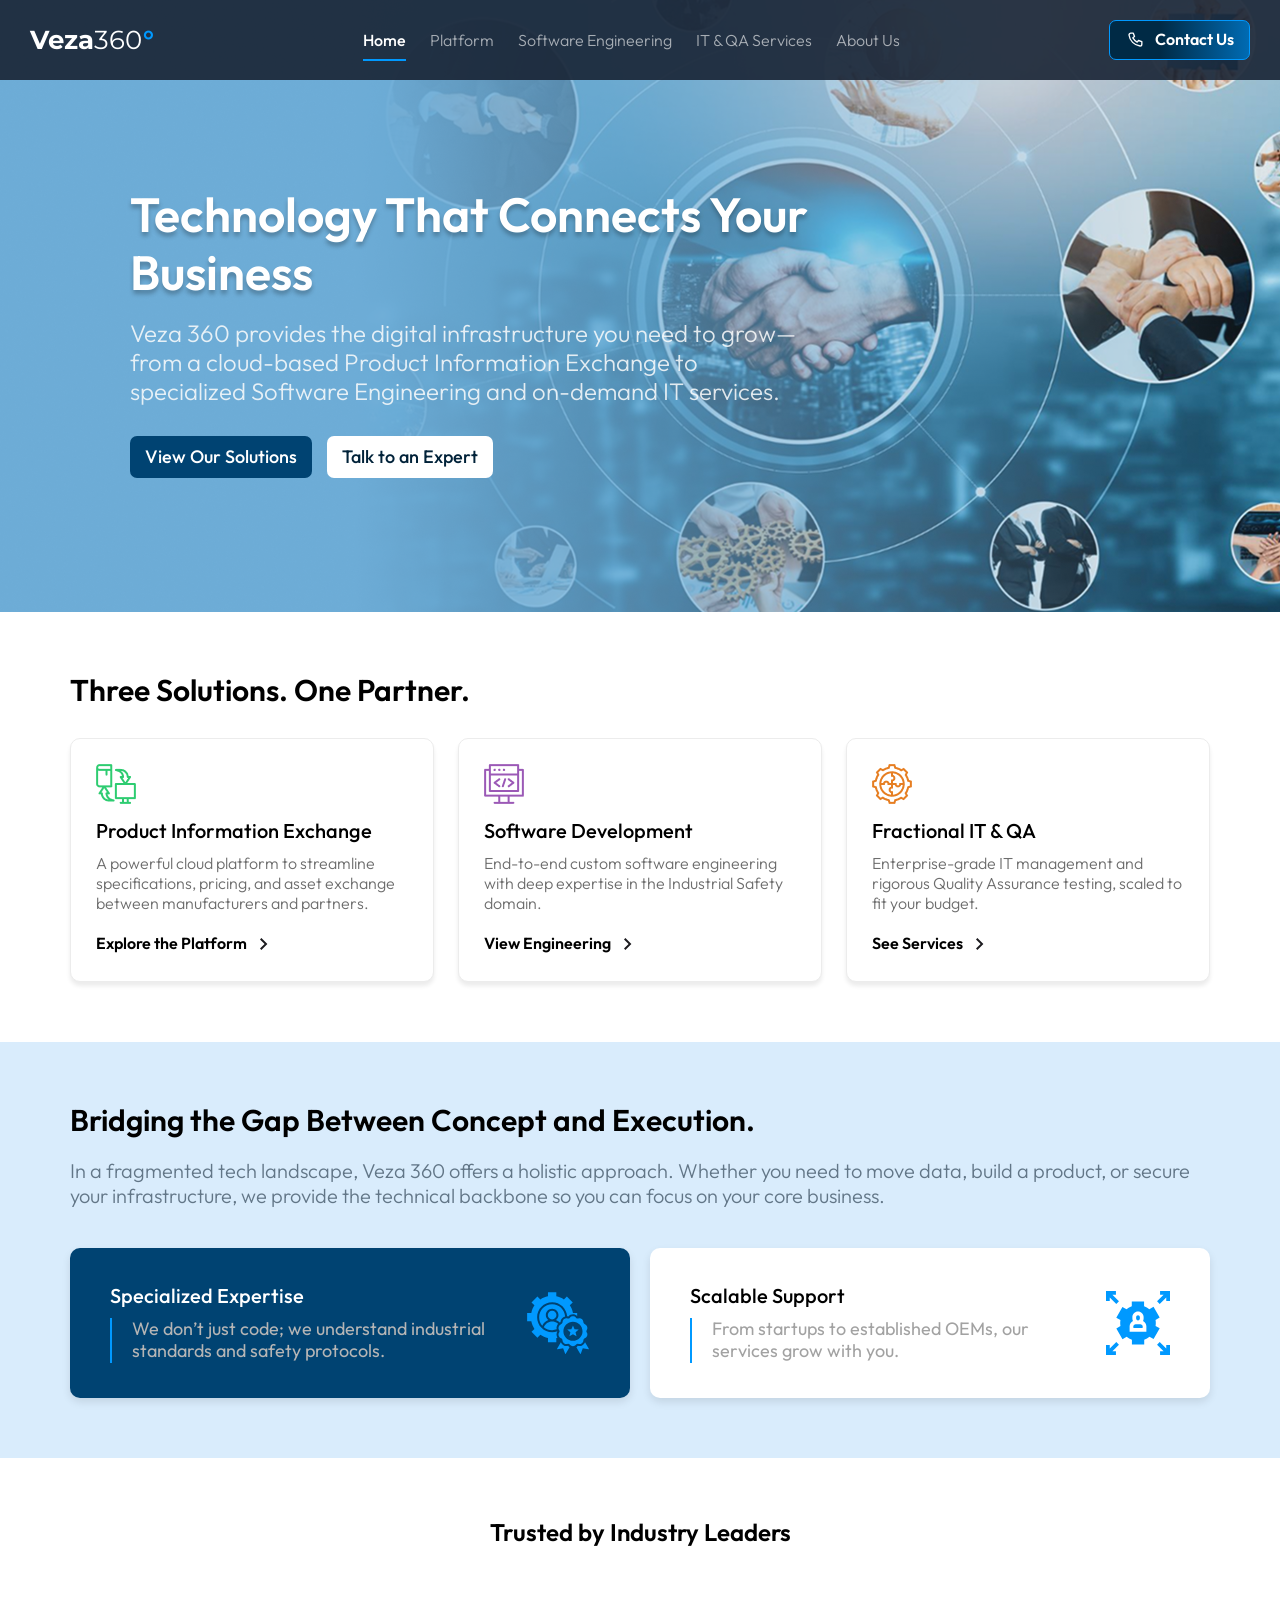
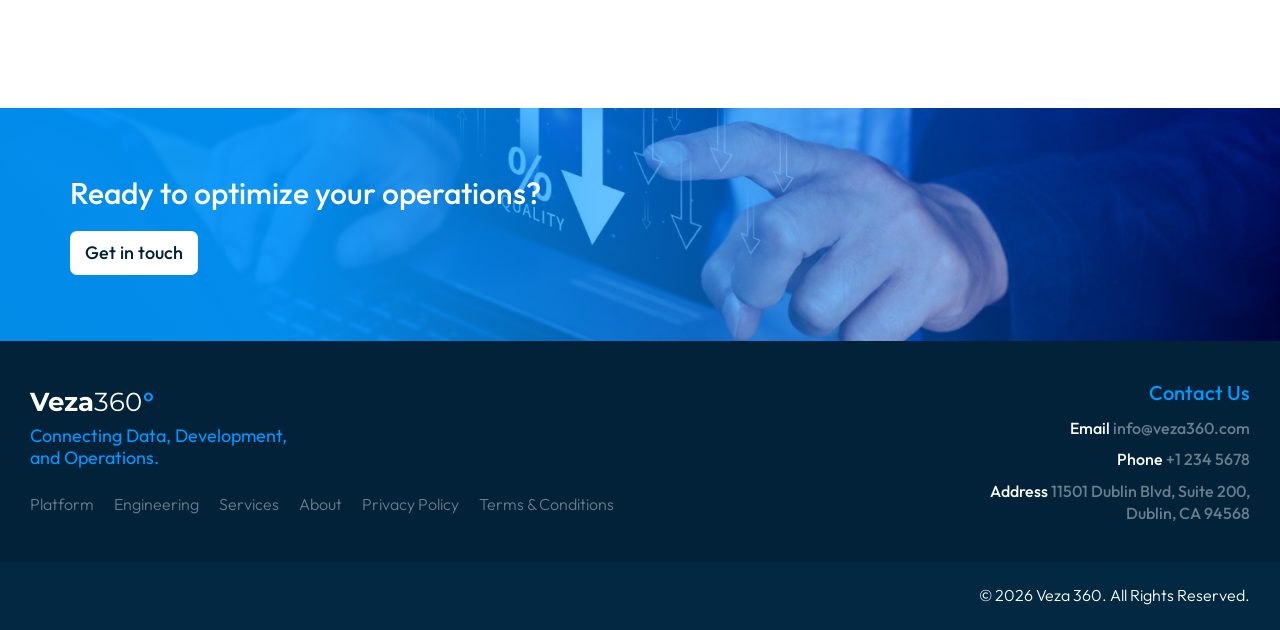
==== index.html @ cb40d30a "Initial Veza360 website" ====
<!doctype html>
<html lang="en">
  <head>
    <meta charset="UTF-8" />
    <meta name="viewport" content="width=device-width, initial-scale=1.0" />
    <meta name="theme-color" content="#192435" />
    <meta name="description" content="Veza 360 connects data, development, and operations with product information exchange, software development, and fractional IT and QA services." />
    <title>Veza 360 — Technology That Connects Your Business</title>
    <link rel="preconnect" href="https://fonts.googleapis.com" />
    <link rel="preconnect" href="https://fonts.gstatic.com" crossorigin />
    <link href="https://fonts.googleapis.com/css2?family=Inter:wght@400&family=Montserrat:wght@400;700&family=Outfit:wght@300;400;500;600;700&display=swap" rel="stylesheet" />
    <link rel="stylesheet" href="styles.css?v=4" />
  </head>
  <body>
    <header class="site-header">
      <div class="header-inner">
        <div class="mobile-brand-group">
          <button class="menu-toggle" type="button" aria-label="Open navigation" aria-expanded="false" aria-controls="primary-nav">
            <img src="assets/figma/d3918.svg" width="24" height="24" alt="" />
          </button>
          <a class="brand" href="#home" aria-label="Veza 360 home">Veza<span>360</span><b>°</b></a>
        </div>

        <nav class="primary-nav" id="primary-nav" aria-label="Main navigation">
          <a class="active" href="index.html#home" aria-current="page">Home</a>
          <a href="platform.html">Platform</a>
          <a href="engineering.html">Software Engineering</a>
          <a href="it-qa.html">IT &amp; QA Services</a>
          <a href="#about">About Us</a>
        </nav>

        <a class="header-contact" href="#contact">
          <svg class="phone-icon" viewBox="0 0 24 24" aria-hidden="true"><path d="M7 3.8h3l1.4 4-2 1.6a15 15 0 0 0 5.2 5.2l1.6-2 4 1.4v3c0 1.2-1 2.2-2.2 2.2A15.2 15.2 0 0 1 4.8 6c0-1.2 1-2.2 2.2-2.2Z" /></svg>
          <span>Contact Us</span>
        </a>
      </div>
    </header>

    <main>
      <section class="hero" id="home" aria-labelledby="hero-title">
        <video
          class="hero-video"
          src="assets/veza360-hero-orbit-1080p.mov"
          poster="assets/hero_image_home.png"
          muted
          loop
          playsinline
          preload="metadata"
          aria-hidden="true"
          tabindex="-1"
        ></video>
        <div class="hero-inner">
          <h1 id="hero-title">Technology That Connects Your Business</h1>
          <p class="hero-copy">Veza 360 provides the digital infrastructure you need to grow—from a cloud-based Product Information Exchange to specialized Software Engineering and on-demand IT services.</p>
          <div class="hero-actions">
            <a class="button button-primary" href="#solutions">View Our Solutions</a>
            <a class="button button-light" href="#contact">Talk to an Expert</a>
          </div>
        </div>
      </section>

      <section class="solutions" id="solutions" aria-labelledby="solutions-title">
        <div class="content-container">
          <h2 id="solutions-title">Three Solutions. One Partner.</h2>
          <div class="solution-grid">
            <article class="solution-card">
              <img class="service-icon-art" src="assets/figma/card-product-icon.png" width="40" height="40" alt="" />
              <h3>Product Information Exchange</h3>
              <p>A powerful cloud platform to streamline specifications, pricing, and asset exchange between manufacturers and partners.</p>
              <a class="card-link" href="platform.html">Explore the Platform <img src="assets/figma/25973.svg" width="24" height="24" alt="" /></a>
            </article>
            <article class="solution-card">
              <img class="service-icon-art" src="assets/figma/card-development-icon.png" width="40" height="40" alt="" />
              <h3>Software Development</h3>
              <p>End-to-end custom software engineering with deep expertise in the Industrial Safety domain.</p>
              <a class="card-link" href="engineering.html">View Engineering <img src="assets/figma/25973.svg" width="24" height="24" alt="" /></a>
            </article>
            <article class="solution-card">
              <img class="service-icon-art" src="assets/figma/card-qa-icon.png" width="40" height="40" alt="" />
              <h3>Fractional IT &amp; QA</h3>
              <p>Enterprise-grade IT management and rigorous Quality Assurance testing, scaled to fit your budget.</p>
              <a class="card-link" href="it-qa.html">See Services <img src="assets/figma/25973.svg" width="24" height="24" alt="" /></a>
            </article>
          </div>
        </div>
      </section>

      <section class="advantage" id="about" aria-labelledby="advantage-title">
        <div class="content-container">
          <div class="advantage-intro">
            <h2 id="advantage-title">Bridging the Gap Between Concept and Execution.</h2>
            <p>In a fragmented tech landscape, Veza 360 offers a holistic approach. Whether you need to move data, build a product, or secure your infrastructure, we provide the technical backbone so you can focus on your core business.</p>
          </div>
          <div class="advantage-grid">
            <article class="advantage-card advantage-card-primary">
              <div class="advantage-copy">
                <h3>Specialized Expertise</h3>
                <p>We don’t just code; we understand industrial standards and safety protocols.</p>
              </div>
              <img class="advantage-art" src="assets/figma/2956d.svg" width="64" height="64" alt="" />
            </article>
            <article class="advantage-card">
              <div class="advantage-copy">
                <h3>Scalable Support</h3>
                <p>From startups to established OEMs, our services grow with you.</p>
              </div>
              <img class="advantage-art" src="assets/figma/3f1fe.svg" width="64" height="64" alt="" />
            </article>
          </div>
        </div>
      </section>

      <section class="partners" aria-labelledby="partners-title">
        <div class="content-container">
          <h2 id="partners-title">Trusted by Industry Leaders</h2>
          <div class="partner-marquee" role="region" aria-label="Customer logos">
            <div class="partner-track">
              <div class="partner-set">
                <div class="logo-slot"><img src="assets/figma/c0ab0.svg" width="139.238" height="38" alt="HashiCorp" /></div>
                <div class="logo-slot"><img src="assets/figma/8e5cc.svg" width="140" height="28.4868" alt="Contentful" /></div>
                <div class="logo-slot"><img src="assets/figma/1d3a3.svg" width="153" height="29.0933" alt="Outreach" /></div>
                <div class="logo-slot"><img src="assets/figma/11411.png" width="160" height="24" alt="Atlassian" /></div>
                <div class="logo-slot"><img src="assets/figma/8ec76.svg" width="200" height="50" alt="Gusto" /></div>
                <div class="logo-slot"><img src="assets/figma/4491c.svg" width="146.21" height="30.8876" alt="Razorpay" /></div>
                <div class="logo-slot"><img src="assets/figma/a92a3.svg" width="200" height="50" alt="Attentive" /></div>
                <div class="logo-slot">
                  <span class="pipedrive-symbol" aria-hidden="true">
                    <span class="pipedrive-piece pipedrive-piece-one"><img src="assets/figma/1651d.svg" width="26.2472" height="26.2472" alt="" /></span>
                    <span class="pipedrive-piece pipedrive-piece-two"><img src="assets/figma/4966c.svg" width="14.5821" height="18.563" alt="" /></span>
                  </span>
                  <img src="assets/figma/9519e.svg" width="115.652" height="26.2468" alt="Pipedrive" />
                </div>
                <div class="logo-slot"><img src="assets/figma/ef44b.svg" width="112.038" height="30.648" alt="Yotpo" /></div>
                <div class="logo-slot"><img src="assets/figma/edc48.svg" width="99.938" height="24.7411" alt="Lucid" /></div>
              </div>
              <div class="partner-set" aria-hidden="true">
                <div class="logo-slot"><img src="assets/figma/c0ab0.svg" width="139.238" height="38" alt="" /></div>
                <div class="logo-slot"><img src="assets/figma/8e5cc.svg" width="140" height="28.4868" alt="" /></div>
                <div class="logo-slot"><img src="assets/figma/1d3a3.svg" width="153" height="29.0933" alt="" /></div>
                <div class="logo-slot"><img src="assets/figma/11411.png" width="160" height="24" alt="" /></div>
                <div class="logo-slot"><img src="assets/figma/8ec76.svg" width="200" height="50" alt="" /></div>
                <div class="logo-slot"><img src="assets/figma/4491c.svg" width="146.21" height="30.8876" alt="" /></div>
                <div class="logo-slot"><img src="assets/figma/a92a3.svg" width="200" height="50" alt="" /></div>
                <div class="logo-slot">
                  <span class="pipedrive-symbol" aria-hidden="true">
                    <span class="pipedrive-piece pipedrive-piece-one"><img src="assets/figma/1651d.svg" width="26.2472" height="26.2472" alt="" /></span>
                    <span class="pipedrive-piece pipedrive-piece-two"><img src="assets/figma/4966c.svg" width="14.5821" height="18.563" alt="" /></span>
                  </span>
                  <img src="assets/figma/9519e.svg" width="115.652" height="26.2468" alt="" />
                </div>
                <div class="logo-slot"><img src="assets/figma/ef44b.svg" width="112.038" height="30.648" alt="" /></div>
                <div class="logo-slot"><img src="assets/figma/edc48.svg" width="99.938" height="24.7411" alt="" /></div>
              </div>
            </div>
          </div>
        </div>
      </section>

      <section class="contact-banner" id="contact" aria-labelledby="contact-title">
        <div class="content-container">
          <h2 id="contact-title">Ready to optimize your operations?</h2>
          <a class="button button-light" href="mailto:info@veza360.com">Get in touch</a>
        </div>
      </section>
    </main>

    <footer class="site-footer">
      <div class="footer-main">
        <div class="footer-brand-links">
          <div class="footer-brand-block">
            <a class="brand" href="#home" aria-label="Veza 360 home">Veza<span>360</span><b>°</b></a>
            <p>Connecting Data, Development,<br />and Operations.</p>
          </div>
          <nav class="footer-nav" aria-label="Footer navigation">
            <a href="platform.html">Platform</a>
            <a href="engineering.html">Engineering</a>
            <a href="#solutions">Services</a>
            <a href="#about">About</a>
            <a href="#contact">Privacy Policy</a>
            <a href="#contact">Terms &amp; Conditions</a>
          </nav>
        </div>
        <address class="footer-contact">
          <h2>Contact Us</h2>
          <a href="mailto:info@veza360.com"><span class="contact-label">Email</span> <span class="contact-value">info@veza360.com</span></a>
          <a href="tel:+12345678"><span class="contact-label">Phone</span> <span class="contact-value">+1 234 5678</span></a>
          <p><span class="contact-label">Address</span> <span class="contact-value">11501 Dublin Blvd, Suite 200,<br />Dublin, CA 94568</span></p>
        </address>
      </div>
      <div class="copyright">© 2026 Veza 360. All Rights Reserved.</div>
    </footer>

    <script src="script.js"></script>
  </body>
</html>
---- styles.css ----
:root {
  color-scheme: light;
  --brand-blue: #004372;
  --bright-blue: #0099ff;
  --navy: #192435;
  --footer: #012239;
  --footer-bottom: #022842;
  --ink: #000;
  --muted: #6d6d6d;
  --sky: #d9ecfc;
  --body-font: "Outfit", Arial, sans-serif;
  --logo-font: "Montserrat", Arial, sans-serif;
}

* {
  box-sizing: border-box;
}

html {
  scroll-behavior: smooth;
  scroll-padding-top: 96px;
}

body {
  margin: 0;
  color: var(--ink);
  background: #fff;
  font-family: var(--body-font);
  -webkit-font-smoothing: antialiased;
}

a {
  color: inherit;
  text-decoration: none;
}

button {
  font: inherit;
}

.content-container {
  width: min(1140px, calc(100% - 60px));
  margin-inline: auto;
}

.site-header {
  position: fixed;
  z-index: 5;
  inset: 0 0 auto;
  height: 80px;
  color: #fff;
  background: rgba(25, 36, 53, 0.9);
}

.header-inner {
  display: flex;
  width: 100%;
  height: 100%;
  align-items: center;
  justify-content: space-between;
  gap: 24px;
  padding: 0 30px;
}

.mobile-brand-group {
  display: contents;
}

.brand {
  display: inline-flex;
  flex: 0 0 auto;
  align-items: baseline;
  color: #fff;
  font-family: var(--logo-font);
  font-size: 26px;
  font-weight: 700;
  line-height: 1;
  white-space: nowrap;
}

.brand span {
  font-weight: 400;
}

.brand b {
  margin-left: 1px;
  color: var(--bright-blue);
  font-weight: 700;
}

.menu-toggle {
  display: none;
  align-items: center;
  justify-content: center;
  width: 24px;
  height: 24px;
  padding: 0;
  border: 0;
  background: transparent;
  cursor: pointer;
}

.menu-toggle img {
  display: block;
  width: 24px;
  height: 24px;
}

.primary-nav {
  display: flex;
  height: 100%;
  align-items: center;
  justify-content: center;
  gap: 24px;
  margin-inline: auto;
}

.primary-nav a {
  position: relative;
  display: flex;
  height: 100%;
  align-items: center;
  color: #fff;
  font-size: 16px;
  font-weight: 300;
  line-height: 1.26;
  letter-spacing: 0;
  white-space: nowrap;
}

.primary-nav a:not(.active) {
  opacity: 0.6;
}

.primary-nav a.active {
  font-weight: 500;
}

.primary-nav a.active::after {
  position: absolute;
  right: 0;
  bottom: 19px;
  left: 0;
  height: 2px;
  background: var(--bright-blue);
  content: "";
}

.header-contact {
  display: inline-flex;
  min-height: 40px;
  flex: 0 0 auto;
  align-items: center;
  justify-content: center;
  gap: 10px;
  padding: 9px 15px;
  border: 1px solid var(--bright-blue);
  border-radius: 7px;
  background: linear-gradient(90deg, #002a45 35.616%, #006bb3 100%);
  color: #fff;
  font-size: 16px;
  font-weight: 600;
  line-height: 1.2;
  white-space: nowrap;
}

.phone-icon {
  display: inline-block;
  width: 20px;
  height: 20px;
  flex: 0 0 20px;
  fill: none;
  stroke: currentColor;
  stroke-width: 1.6;
  stroke-linecap: round;
  stroke-linejoin: round;
}

.hero {
  position: relative;
  display: flex;
  min-height: 612px;
  align-items: center;
  overflow: hidden;
  background-color: #6dacd6;
  background-image: linear-gradient(to left, rgba(109, 172, 214, 0) 0%, #6dacd6 69.861%), url("assets/figma/cbeba.png");
  background-position: center;
  background-size: cover;
  color: #fff;
}

.hero-video {
  position: absolute;
  z-index: 0;
  inset: 0;
  display: block;
  width: 100%;
  height: 100%;
  object-fit: cover;
  object-position: center;
}

.hero-inner {
  position: relative;
  z-index: 1;
  width: min(688px, calc(100% - 60px));
  margin-left: max(30px, 10.14vw);
  padding-top: 52px;
}

.hero h1 {
  max-width: 688px;
  margin: 0 0 18px;
  color: #fff;
  font-size: 48px;
  font-weight: 600;
  line-height: 1.2;
  text-shadow: 0 4px 4px rgba(0, 0, 0, 0.25);
}

.hero-copy {
  max-width: 688px;
  margin: 0;
  color: rgba(252, 252, 252, 0.85);
  font-size: 24px;
  font-weight: 300;
  line-height: 1.2;
}

.hero-actions {
  display: flex;
  align-items: flex-start;
  gap: 15px;
  margin-top: 30px;
}

.button {
  display: inline-flex;
  min-height: 42px;
  align-items: center;
  justify-content: center;
  padding: 9px 15px;
  border-radius: 7px;
  font-size: 20px;
  font-weight: 500;
  line-height: 1.2;
  text-align: center;
  white-space: nowrap;
}

.button-primary {
  background: var(--brand-blue);
  color: #fff;
}

.button-light {
  background: #fff;
  color: #012239;
}

.hero-actions .button,
.platform-hero .button {
  font-size: 18px;
}

.solutions {
  height: auto;
  padding: 60px 0;
  background: #fff;
}

.solutions h2,
.advantage h2,
.partners h2,
.contact-banner h2 {
  margin: 0;
  font-weight: 600;
}

.solutions h2 {
  margin-bottom: 30px;
  font-size: 30px;
  line-height: 1.2;
}

.solution-grid {
  display: grid;
  grid-template-columns: repeat(3, minmax(0, 1fr));
  gap: 24px;
}

.solution-card {
  display: flex;
  min-height: 244px;
  min-width: 0;
  height: auto;
  flex-direction: column;
  align-items: flex-start;
  padding: 25px;
  border: 1px solid #ececec;
  border-radius: 10px;
  background: #fff;
  box-shadow: 0 4px 4px rgba(0, 0, 0, 0.08);
}

.service-icon-art {
  display: block;
  width: 40px;
  height: 40px;
  flex: 0 0 40px;
}

.solution-card h3 {
  margin: 15px 0 10px;
  font-size: 20px;
  font-weight: 500;
  line-height: 1.2;
}

.solution-card p {
  flex: 1 0 auto;
  margin: 0;
  color: var(--muted);
  font-size: 16px;
  font-weight: 300;
  line-height: 1.25;
}

.card-link {
  display: inline-flex;
  min-height: 24px;
  align-items: center;
  gap: 5px;
  margin-top: 12px;
  font-size: 16px;
  font-weight: 600;
  line-height: 1.2;
}

.card-link img {
  display: block;
  width: 24px;
  height: 24px;
}

.advantage {
  min-height: 412px;
  height: auto;
  padding: 60px 0;
  background: var(--sky);
}

.advantage-intro {
  margin-bottom: 30px;
}

.advantage h2 {
  margin-bottom: 10px;
  font-size: 30px;
  line-height: 1.2;
}

.advantage-intro p {
  max-width: 1140px;
  margin: 0;
  padding-block: 10px;
  color: #627687;
  font-size: 20px;
  font-weight: 300;
  line-height: 1.25;
}

.advantage-grid {
  display: grid;
  grid-template-columns: repeat(2, minmax(0, 1fr));
  gap: 20px;
}

.advantage-card {
  display: flex;
  min-height: 150px;
  align-items: center;
  justify-content: space-between;
  gap: 20px;
  padding: 30px 40px;
  border-radius: 10px;
  background: #fff;
  box-shadow: 0 4px 8px rgba(0, 0, 0, 0.1);
}

.advantage-card-primary {
  background: var(--brand-blue);
  color: #fff;
}

.advantage-copy {
  min-width: 0;
  flex: 1 1 auto;
}

.advantage-card h3 {
  margin: 0 0 10px;
  font-size: 20px;
  font-weight: 500;
  line-height: 1.2;
}

.advantage-card p {
  margin: 0;
  padding-left: 20px;
  border-left: 2px solid var(--bright-blue);
  color: #a2a2a2;
  font-size: 18px;
  font-weight: 400;
  line-height: 1.25;
}

.advantage-card-primary p {
  color: #b5b5b5;
}

.advantage-art {
  display: block;
  width: 64px;
  height: 64px;
  flex: 0 0 64px;
}

.partners {
  height: 340px;
  padding: 60px 0;
  background: #fff;
}

.partners h2 {
  margin-bottom: 40px;
  font-size: 24px;
  line-height: 1.2;
  text-align: center;
}

.partner-grid {
  display: grid;
  grid-template-columns: repeat(5, 200px);
  grid-template-rows: repeat(2, 50px);
  grid-auto-flow: row;
  justify-content: center;
  gap: 24px;
}

.partner-column {
  display: contents;
}

.logo-slot {
  display: flex;
  width: 200px;
  height: 50px;
  align-items: center;
  justify-content: center;
  overflow: hidden;
}

.logo-slot > img {
  display: block;
  width: auto;
  height: auto;
  max-width: 200px;
  max-height: 50px;
  object-fit: contain;
}

.logo-slot .pipedrive-symbol {
  position: relative;
  display: inline-block;
  width: 26.2472px;
  height: 26.2472px;
  flex: 0 0 26.2472px;
  margin-right: 2px;
}

.pipedrive-piece {
  position: absolute;
  display: block;
  overflow: hidden;
}

.pipedrive-piece img {
  display: block;
  width: auto;
  height: auto;
  max-width: none;
}

.pipedrive-piece-one {
  inset: 0;
  background: #1b273d;
  -webkit-mask: url("assets/figma/3d6b1.svg") center / 26.2472px 26.2472px no-repeat;
  mask: url("assets/figma/3d6b1.svg") center / 26.2472px 26.2472px no-repeat;
}

.pipedrive-piece-one img {
  position: absolute;
  inset: 0;
}

.pipedrive-piece-two {
  top: 31.6%;
  left: 16.42%;
  width: 14.5821px;
  height: 18.563px;
  background: #1b273d;
  -webkit-mask: url("assets/figma/e313a.svg") center / 14.5821px 18.563px no-repeat;
  mask: url("assets/figma/e313a.svg") center / 14.5821px 18.563px no-repeat;
}

.pipedrive-piece-two img {
  position: absolute;
  inset: 0;
}

.contact-banner {
  position: relative;
  display: flex;
  height: 233px;
  align-items: center;
  overflow: hidden;
  background-color: #056fb9;
  background-image: linear-gradient(89.98deg, rgba(0, 153, 255, 0.9) 22.259%, rgba(0, 0, 0, 0) 99.996%), url("assets/figma/66fe8.png");
  background-position: center;
  background-size: cover;
  color: #fff;
}

.contact-banner .content-container {
  position: relative;
  z-index: 1;
}

.contact-banner h2 {
  margin-bottom: 20px;
  font-size: 30px;
  font-weight: 500;
  line-height: 1.2;
}

.contact-banner .button {
  min-height: 44px;
  font-size: 20px;
}

.site-footer {
  color: #fff;
  background: var(--footer);
}

.footer-main {
  display: flex;
  min-height: 221px;
  align-items: center;
  justify-content: space-between;
  gap: 48px;
  padding: 30px;
}

.footer-brand-links {
  display: flex;
  min-width: 0;
  flex: 1 1 auto;
  flex-direction: column;
  align-items: flex-start;
  justify-content: space-between;
  gap: 26px;
}

.footer-brand-block .brand {
  font-size: 26px;
}

.footer-brand-block p {
  margin: 10px 0 0;
  color: var(--bright-blue);
  font-size: 18px;
  font-weight: 400;
  line-height: 1.2;
}

.footer-nav {
  display: flex;
  flex-wrap: wrap;
  align-items: center;
  gap: 10px 20px;
}

.footer-nav a {
  color: rgba(255, 255, 255, 0.41);
  font-size: 16px;
  font-weight: 300;
  line-height: 1.2;
  white-space: nowrap;
}

.footer-contact {
  display: flex;
  width: 286px;
  flex: 0 0 286px;
  flex-direction: column;
  align-items: flex-end;
  gap: 10px;
  margin: 0;
  font-family: var(--body-font);
  font-size: 16px;
  font-weight: 500;
  font-style: normal;
  line-height: 1.35;
  text-align: right;
}

.footer-contact h2 {
  margin: 0 0 2px;
  color: var(--bright-blue);
  font-family: var(--body-font);
  font-size: 20px;
  font-weight: 500;
}

.footer-contact p {
  margin: 0;
}

.footer-contact .contact-value {
  color: #697d8a;
}

.copyright {
  display: flex;
  height: 68px;
  align-items: center;
  justify-content: flex-end;
  padding: 20px 30px;
  background: var(--footer-bottom);
  color: #fff;
  font-size: 16px;
  font-weight: 300;
  line-height: 1.2;
}

/* Platform page */
.platform-container {
  width: min(1148px, calc(100% - 60px));
  margin-inline: auto;
}

.platform-hero {
  display: flex;
  min-height: 486px;
  align-items: center;
  background-color: #6dacd6;
  background-image: linear-gradient(to left, rgba(109, 172, 214, 0) 0%, #6dacd6 69.861%), url("assets/figma/platform/hero.jpg");
  background-position: center;
  background-size: cover;
  color: #fff;
}

.platform-hero-inner {
  width: min(688px, calc(100% - 60px));
  margin-left: max(30px, 10.14vw);
  padding-top: 112px;
}

.platform-hero h1 {
  margin: 0 0 30px;
  color: #fff;
  font-size: 48px;
  font-weight: 600;
  line-height: 1.2;
  text-shadow: 0 4px 4px rgba(0, 0, 0, 0.25);
}

.platform-hero p {
  margin: 0 0 30px;
  color: rgba(252, 252, 252, 0.85);
  font-size: 24px;
  font-weight: 300;
  line-height: 1.2;
}

.platform-challenge {
  display: grid;
  min-height: 382px;
  grid-template-columns: minmax(0, 448px) minmax(0, 1fr);
  align-items: center;
  gap: 50px;
  padding: 50px max(30px, calc((100% - 1148px) / 2));
  background: var(--sky);
}

.challenge-card {
  position: relative;
  display: flex;
  min-height: 282px;
  align-items: flex-end;
  overflow: hidden;
  border-radius: 10px;
  padding: 30px;
  isolation: isolate;
}

.challenge-card::after {
  position: absolute;
  z-index: -1;
  inset: 0;
  background: linear-gradient(240deg, rgba(0, 0, 0, 0), #01233a 76%);
  content: "";
}

.challenge-card > img {
  position: absolute;
  z-index: -2;
  inset: 0;
  width: 100%;
  height: 100%;
  object-fit: cover;
}

.challenge-overlay h2,
.solution-copy h2 {
  margin: 0 0 10px;
  font-size: 24px;
  font-weight: 600;
  line-height: 1.2;
}

.challenge-overlay p {
  max-width: 348px;
  margin: 0;
  border-left: 2px solid var(--bright-blue);
  padding: 4px 0 4px 20px;
  color: #d1d1d1;
  font-size: 20px;
  font-weight: 300;
  line-height: 1.25;
}

.challenge-overlay h2 {
  color: #fff;
}

.solution-copy h2 {
  font-size: 30px;
}

.solution-copy p {
  margin: 0;
  color: #627687;
  font-size: 24px;
  font-weight: 300;
  line-height: 1.25;
}

.platform-features {
  min-height: 443px;
  padding: 60px 0;
  background: #fff;
}

.platform-features h2,
.platform-audience h2 {
  margin: 0 0 30px;
  font-size: 30px;
  font-weight: 600;
  line-height: 1.2;
}

.feature-grid {
  display: grid;
  grid-template-columns: repeat(4, minmax(0, 1fr));
}

.feature-card {
  display: flex;
  min-height: 258px;
  flex-direction: column;
  align-items: center;
  padding: 14px 28px 20px;
  text-align: center;
}

.feature-card + .feature-card {
  border-left: 1px solid #d7d7d7;
}

.feature-icon {
  display: block;
  width: 40px;
  height: 40px;
  margin-bottom: 10px;
  object-fit: contain;
}

.feature-card h3 {
  margin: 0 0 10px;
  font-size: 20px;
  font-weight: 500;
  line-height: 1.2;
}

.feature-card p {
  margin: 0;
  color: var(--muted);
  font-size: 16px;
  font-weight: 300;
  line-height: 1.35;
}

.platform-audience {
  min-height: 592px;
  padding: 60px 0;
  background: var(--sky);
}

.audience-grid {
  display: grid;
  grid-template-columns: repeat(2, minmax(0, 1fr));
  gap: 20px;
}

.audience-card {
  overflow: hidden;
  border-radius: 10px;
  background: #fff;
}

.audience-image {
  position: relative;
  height: 300px;
  overflow: hidden;
  background: #55758d;
}

.audience-image::after {
  position: absolute;
  inset: 0;
  background: linear-gradient(to bottom, transparent 54.711%, #012239 100%);
  content: "";
}

.audience-image img {
  width: 100%;
  height: 100%;
  object-fit: cover;
}

.audience-image h3 {
  position: absolute;
  z-index: 1;
  right: 24px;
  bottom: 20px;
  left: 24px;
  display: flex;
  align-items: center;
  gap: 12px;
  margin: 0;
  color: #fff;
  font-size: 24px;
  font-weight: 500;
}

.audience-card:nth-child(2) .audience-image h3 {
  font-size: 26px;
}

.audience-image .audience-icon {
  display: block;
  width: 40px;
  height: 40px;
  flex: 0 0 40px;
  object-fit: contain;
}

.audience-card > p {
  min-height: 96px;
  margin: 0;
  padding: 22px 26px;
  color: #6d6d6d;
  font-size: 20px;
  font-weight: 500;
  line-height: 1.3;
}

.platform-testimonial {
  position: relative;
  display: grid;
  height: 351px;
  min-height: 351px;
  grid-template-columns: 150px minmax(0, 960px);
  grid-template-rows: 150px 11px;
  align-content: center;
  justify-content: center;
  column-gap: 30px;
  row-gap: 30px;
  padding: 80px 30px;
  background: #fff;
}

.testimonial-portrait {
  display: block;
  width: 150px;
  height: 150px;
  grid-column: 1;
  grid-row: 1;
  border-radius: 50%;
  object-fit: cover;
}

.testimonial-content {
  min-width: 0;
  grid-column: 2;
  grid-row: 1;
  align-self: center;
}

.testimonial-quote {
  position: absolute;
  top: 0;
  right: max(30px, calc((100% - 1134px) / 2));
  display: block;
  width: 91px;
  height: 84px;
}

.testimonial-content blockquote {
  margin: 0;
  padding: 10px 0;
  color: #6d6d6d;
  font-size: 24px;
  font-weight: 300;
  line-height: normal;
}

.testimonial-attribution {
  margin: 0;
  padding: 5px 0;
  color: #000;
  font-size: 24px;
  font-weight: 600;
  line-height: normal;
}

.testimonial-dots {
  display: block;
  width: 74px;
  height: 11px;
  grid-column: 1 / -1;
  grid-row: 2;
  justify-self: center;
}

.platform-demo {
  display: flex;
  min-height: 233px;
  align-items: center;
  background-color: #056fb9;
  background-image: linear-gradient(89.973deg, rgba(0, 153, 255, 0.9) 26.321%, rgba(0, 0, 0, 0) 99.996%), url("assets/figma/platform/demo-cta.jpg");
  background-position: center;
  background-size: cover;
  color: #fff;
}

.platform-demo-content {
  width: min(1148px, calc(100% - 60px));
  margin-inline: auto;
}

.platform-demo h2 {
  margin: 0 0 20px;
  font-size: 30px;
  font-weight: 500;
  line-height: 1.2;
}

@media (max-width: 1100px) and (min-width: 761px) {
  .platform-challenge {
    gap: 32px;
    padding-inline: 40px;
  }

  .platform-container,
  .platform-demo-content {
    width: calc(100% - 48px);
  }

  .platform-testimonial {
    height: auto;
    min-height: 351px;
    grid-template-columns: 120px minmax(0, 1fr);
    grid-template-rows: auto 11px;
    column-gap: 24px;
    padding-block: 70px;
  }

  .testimonial-portrait {
    width: 120px;
    height: 120px;
  }

  .testimonial-content blockquote,
  .testimonial-attribution {
    font-size: 20px;
  }

  .feature-card {
    padding-inline: 18px;
  }
}

@media (max-width: 760px) {
  .platform-hero {
    min-height: 560px;
    align-items: flex-end;
    background-position: 58% center;
  }

  .platform-hero-inner {
    width: calc(100% - 40px);
    margin: 0 20px;
    padding: 0 0 50px;
  }

  .platform-hero h1 {
    margin-bottom: 10px;
    font-size: 44px;
    line-height: 1.12;
  }

  .platform-hero p {
    margin-bottom: 24px;
    font-size: 18px;
    line-height: 1.25;
  }

  .platform-challenge {
    grid-template-columns: 1fr;
    gap: 26px;
    padding: 40px 20px;
  }

  .challenge-card {
    min-height: 240px;
    padding: 24px;
  }

  .challenge-overlay p {
    font-size: 18px;
  }

  .solution-copy h2 {
    font-size: 28px;
  }

  .solution-copy p {
    font-size: 20px;
  }

  .platform-container,
  .platform-demo-content {
    width: calc(100% - 40px);
  }

  .platform-features,
  .platform-audience {
    min-height: 0;
    padding: 40px 0;
  }

  .platform-features h2,
  .platform-audience h2 {
    margin-bottom: 20px;
    font-size: 28px;
  }

  .feature-grid {
    grid-template-columns: 1fr;
  }

  .feature-card {
    min-height: 0;
    padding: 22px 12px 26px;
  }

  .feature-card + .feature-card {
    border-top: 1px solid #d7d7d7;
    border-left: 0;
  }

  .feature-card p {
    max-width: 380px;
  }

  .audience-grid {
    grid-template-columns: 1fr;
    gap: 20px;
  }

  .audience-image {
    height: 230px;
  }

  .audience-image h3 {
    right: 18px;
    bottom: 16px;
    left: 18px;
  }

  .audience-card > p {
    font-size: 18px;
    font-weight: 400;
  }

  .audience-card > p {
    min-height: 0;
    padding: 18px 20px;
    font-size: 18px;
  }

  .platform-testimonial {
    display: flex;
    height: auto;
    min-height: 0;
    flex-direction: column;
    gap: 24px;
    padding: 48px 30px 40px;
    text-align: center;
  }

  .testimonial-portrait {
    width: 120px;
    height: 120px;
    flex-basis: 120px;
  }

  .testimonial-content {
    width: 100%;
  }

  .testimonial-quote {
    top: 16px;
    right: 24px;
  }

  .testimonial-content blockquote,
  .testimonial-attribution {
    font-size: 20px;
  }

  .testimonial-dots {
    align-self: center;
    margin-top: 0;
  }

  .platform-demo {
    min-height: 220px;
    padding: 45px 0;
    background-position: center;
  }

  .platform-demo h2 {
    max-width: 340px;
    font-size: 30px;
  }
}

@media (prefers-reduced-motion: reduce) {
  .platform-page *,
  .platform-page *::before,
  .platform-page *::after {
    scroll-behavior: auto !important;
  }
}

/* IT & QA Services page */
.itqa-hero { position:relative; min-height:486px; overflow:hidden; color:#fff; background:#6dacd6; }
.itqa-hero>img { position:absolute; inset:0; width:100%; height:100%; object-fit:cover; }
.itqa-hero::after { position:absolute; inset:0; background:linear-gradient(90deg,#6dacd6 0%,rgba(109,172,214,.82) 38%,rgba(4,27,49,.08) 100%); content:""; }
.itqa-hero-inner { position:relative; z-index:1; display:flex; width:min(688px,calc(100% - 60px)); flex-direction:column; align-items:flex-start; gap:30px; margin-left:max(30px,10.14vw); padding-top:126px; }
.itqa-hero h1 { max-width:688px; margin:0; padding:5px 0; font-size:48px; font-weight:600; line-height:normal; text-shadow:0 4px 4px rgba(0,0,0,.25); }
.itqa-hero p { margin:0; padding:10px 0; color:rgba(252,252,252,.85); font-size:24px; font-weight:300; line-height:normal; }
.itqa-hero-button { min-height:42px; padding:10px 15px; font-size:18px; }
.itqa-container { width:min(1140px,calc(100% - 60px)); margin:auto; }
.itqa-services { padding:60px 0; }
.itqa-services h2 { margin:0 0 30px; padding:5px 0; font-size:30px; font-weight:600; line-height:normal; }
.itqa-service-grid { display:grid; grid-template-columns:repeat(2,minmax(0,1fr)); gap:30px; }
.itqa-service { overflow:hidden; border-radius:10px; }
.itqa-service-image { position:relative; display:flex; height:300px; align-items:end; padding:30px; overflow:hidden; color:#fff; }
.itqa-service-image::after { position:absolute; inset:0; background:linear-gradient(180deg,rgba(92,92,92,0) 35%,#000 95%); content:""; }
.itqa-service-image img { position:absolute; inset:0; width:100%; height:100%; object-fit:cover; }
.itqa-service-image h3 { position:relative; z-index:1; margin:0; font-size:24px; font-weight:600; line-height:normal; }
.itqa-service-body { min-height:592px; padding:30px; }
.itqa-service-it .itqa-service-body { background:var(--bright-blue); color:#fff; }
.itqa-service-qa .itqa-service-body { background:var(--sky); }
.itqa-lead { min-height:55px; margin:0 0 25px; font-size:18px; font-weight:400; line-height:normal; }
.itqa-service-body h4 { margin:0 0 10px; font-size:22px; font-weight:600; line-height:normal; }
.itqa-handles,.itqa-tests { display:grid; gap:10px; }
.itqa-handle,.itqa-test { display:flex; align-items:flex-start; gap:15px; padding:20px; border-radius:7px; }
.itqa-handle { min-height:88px; background:var(--brand-blue); }
.itqa-handle>img,.itqa-icon { display:block; width:36px; height:36px; flex:0 0 36px; object-fit:contain; color:#09f; }
.itqa-icon { border:1.5px solid currentColor; border-radius:2px; font-size:25px; line-height:32px; text-align:center; }
.itqa-handle h5,.itqa-test h5 { margin:0 0 5px; font-size:20px; font-weight:500; line-height:normal; }
.itqa-handle p,.itqa-test p { margin:0; color:#b5b5b5; font-size:16px; font-weight:300; line-height:normal; }
.itqa-test { min-height:88px; background:#fff; }
.itqa-test-icon { display:block; width:36px; flex:0 0 36px; color:#09f; font-size:29px; line-height:33px; text-align:center; }
.itqa-testimonial { position:relative; padding:60px 0; overflow:hidden; background:var(--sky); }
.itqa-testimonial-inner { position:relative; display:flex; width:min(1140px,calc(100% - 60px)); align-items:center; gap:30px; margin:auto; padding:40px 0 35px; }
.itqa-testimonial img { width:150px; height:150px; border-radius:50%; object-fit:cover; }
.itqa-testimonial blockquote { max-width:805px; margin:0 0 10px; color:var(--muted); font-size:24px; font-weight:300; line-height:normal; }
.itqa-testimonial p { margin:0; font-size:22px; font-weight:600; }
.itqa-quotes { position:absolute; right:6%; top:-74px; color:rgba(255,255,255,.5); font-family:Georgia,serif; font-size:220px; line-height:1; }
.itqa-dots { position:absolute; bottom:0; left:50%; display:flex; gap:10px; transform:translateX(-50%); }
.itqa-dots i { width:11px; height:11px; border-radius:50%; background:#d9d9d9; }.itqa-dots i:first-child { background:#09f; }
.itqa-contact { position:relative; display:flex; min-height:240px; align-items:center; overflow:hidden; padding:60px max(30px,10.14vw); background:#0099ff; color:#fff; }
.itqa-contact::before { position:absolute; inset:0; background:linear-gradient(90deg,rgba(0,153,255,.9) 26%,rgba(0,0,0,0) 100%),url("assets/figma/it-qa/contact-cta.png") center/cover; content:""; }
.itqa-contact>div { position:relative; z-index:1; }.itqa-contact h2 { margin:0 0 20px; font-size:30px; font-weight:500; line-height:normal; }.itqa-contact .button { font-size:18px; }

@media (max-width: 700px) {
  .itqa-hero { min-height:322px; }.itqa-hero::after { background:linear-gradient(90deg,rgba(109,172,214,.9),rgba(109,172,214,.35)); }.itqa-hero-inner { width:calc(100% - 40px); gap:20px; margin-left:20px; padding-top:104px; }.itqa-hero h1 { max-width:285px; font-size:32px; line-height:1.02; }.itqa-hero p { max-width:300px; font-size:14px; }.itqa-hero-button { min-height:32px; padding:7px 10px; font-size:12px; }
  .itqa-container { width:calc(100% - 40px); }.itqa-services { padding:30px 0; }.itqa-services h2 { margin-bottom:20px; font-size:20px; }.itqa-service-grid { grid-template-columns:1fr; gap:10px; }.itqa-service-image { height:160px; padding:15px; }.itqa-service-image h3 { font-size:14px; }.itqa-service-body { min-height:0; padding:15px; }.itqa-lead { min-height:0; margin-bottom:15px; font-size:12px; }.itqa-service-body h4 { margin-bottom:8px; font-size:14px; }.itqa-handles,.itqa-tests { gap:6px; }.itqa-handle,.itqa-test { min-height:0; gap:8px; padding:10px; border-radius:4px; }.itqa-handle>img,.itqa-icon { width:20px; height:20px; flex-basis:20px; }.itqa-icon { font-size:14px; line-height:18px; }.itqa-handle h5,.itqa-test h5 { margin-bottom:3px; font-size:12px; }.itqa-handle p,.itqa-test p { font-size:9px; }.itqa-test-icon { width:20px; flex-basis:20px; font-size:17px; line-height:18px; }
  .itqa-testimonial { padding:30px 0; }.itqa-testimonial-inner { width:calc(100% - 40px); flex-direction:column; align-items:flex-start; gap:15px; padding:25px 0 35px; }.itqa-testimonial img { width:75px; height:75px; }.itqa-testimonial blockquote { font-size:14px; }.itqa-testimonial p { font-size:14px; }.itqa-quotes { top:-34px; right:10%; font-size:100px; }.itqa-dots { gap:6px; }.itqa-dots i { width:7px; height:7px; }
  .itqa-contact { min-height:212px; padding:40px 20px; }.itqa-contact h2 { margin-bottom:20px; font-size:20px; }.itqa-contact .button { font-size:12px; }
}

@media (max-width: 1100px) and (min-width: 761px) {
  .header-inner {
    gap: 18px;
    padding-inline: 24px;
  }

  .primary-nav {
    gap: 14px;
  }

  .primary-nav a {
    font-size: 14px;
  }

  .header-contact {
    gap: 7px;
    padding-inline: 10px;
    font-size: 14px;
  }

  .content-container {
    width: calc(100% - 48px);
  }

  .hero-inner {
    margin-left: 6%;
  }

  .partner-grid {
    grid-template-columns: repeat(5, minmax(0, 1fr));
  }

  .logo-slot {
    width: 100%;
  }

  .logo-slot > img {
    max-width: 100%;
  }
}

@media (max-width: 760px) {
  html {
    scroll-padding-top: 96px;
  }

  .content-container {
    width: calc(100% - 40px);
  }

  .site-header {
    height: 80px;
    background: #192435;
  }

  .header-inner {
    justify-content: space-between;
    gap: 10px;
    padding-inline: 20px;
  }

  .mobile-brand-group {
    display: flex;
    min-width: 0;
    align-items: center;
    gap: 5px;
  }

  .menu-toggle {
    display: inline-flex;
  }

  .brand {
    font-size: 26px;
  }

  .primary-nav {
    position: absolute;
    top: 80px;
    right: 0;
    left: 0;
    display: none;
    height: auto;
    flex-direction: column;
    align-items: stretch;
    gap: 0;
    margin: 0;
    padding: 8px 20px 18px;
    background: #192435;
    box-shadow: 0 12px 20px rgba(0, 0, 0, 0.18);
  }

  .primary-nav.open {
    display: flex;
  }

  .primary-nav a {
    height: auto;
    min-height: 44px;
    font-size: 16px;
  }

  .primary-nav a.active::after {
    right: auto;
    bottom: 2px;
    width: 28px;
  }

  .header-contact {
    min-height: 40px;
    gap: 8px;
    padding: 8px 12px;
    font-size: 16px;
  }

  .phone-icon {
    width: 20px;
    height: 20px;
    flex-basis: 20px;
  }

  .hero {
    height: 600px;
    min-height: 600px;
    align-items: flex-end;
    background-position: center;
    background-size: cover;
  }

  .hero-inner {
    width: calc(100% - 40px);
    margin: 0 20px;
    padding: 0 0 50px;
  }

  .hero h1 {
    margin-bottom: 10px;
    font-size: 44px;
    line-height: 1.12;
  }

  .hero-copy {
    font-size: 18px;
    line-height: 1.25;
  }

  .hero-actions {
    gap: 15px;
    margin-top: 30px;
  }

  .button {
    min-width: 0;
    min-height: 42px;
    padding-inline: 15px;
    font-size: 18px;
  }

  .card-link {
    font-weight: 500;
  }

  .hero-actions .button {
    flex: 1 1 0;
  }

  .solutions {
    height: auto;
    padding: 40px 0;
  }

  .solutions h2 {
    max-width: 320px;
    margin-bottom: 30px;
    font-size: 30px;
    line-height: 1.15;
  }

  .solution-grid {
    grid-template-columns: 1fr;
    gap: 24px;
  }

  .solution-card {
    min-height: 244px;
    height: auto;
    padding: 25px;
  }

  .solution-card h3 {
    margin-top: 15px;
  }

  .advantage {
    height: auto;
    padding: 40px 0;
  }

  .advantage-intro {
    margin-bottom: 30px;
  }

  .advantage h2 {
    margin-bottom: 0;
    font-size: 30px;
    line-height: 1.2;
  }

  .advantage-intro p {
    padding-block: 10px;
    font-size: 20px;
    line-height: 1.25;
  }

  .advantage-grid {
    grid-template-columns: 1fr;
    gap: 20px;
  }

  .advantage-card {
    min-height: 150px;
    padding: 30px 40px;
  }

  .partners {
    height: auto;
    padding: 40px 0;
  }

  .partners h2 {
    margin-bottom: 40px;
    font-size: 24px;
  }

  .partner-grid {
    grid-template-columns: repeat(2, minmax(0, 1fr));
    grid-template-rows: repeat(5, 50px);
    grid-auto-flow: column;
    justify-items: center;
    column-gap: 12px;
    row-gap: 24px;
  }

  .logo-slot {
    width: 100%;
    max-width: 200px;
  }

  .logo-slot > img {
    max-width: 100%;
  }

  .contact-banner {
    height: auto;
    min-height: 220px;
    padding: 60px 0;
    background-position: center;
  }

  .contact-banner h2 {
    max-width: 340px;
    margin-bottom: 20px;
    font-size: 30px;
    font-weight: 500;
    line-height: 1.2;
  }

  .contact-banner .button {
    min-height: 44px;
    font-size: 18px;
  }

  .footer-main {
    min-height: 0;
    flex-direction: column;
    align-items: stretch;
    justify-content: flex-start;
    gap: 30px;
    padding: 30px 20px;
  }

  .footer-brand-links {
    gap: 30px;
  }

  .footer-brand-block p {
    width: 283px;
    font-size: 18px;
  }

  .footer-nav {
    flex-direction: column;
    align-items: flex-start;
    gap: 0;
  }

  .footer-nav a {
    min-height: 40px;
    padding: 10px 0;
    font-size: 18px;
    font-weight: 400;
  }

  .footer-contact {
    width: 100%;
    min-height: 161px;
    flex: 0 0 auto;
    align-items: flex-start;
    gap: 10px;
    font-family: "Inter", Arial, sans-serif;
    font-weight: 400;
    text-align: left;
  }

  .footer-contact h2 {
    font-size: 18px;
    font-weight: 600;
  }

  .footer-contact .contact-label {
    color: rgba(255, 255, 255, 0.72);
    font-family: var(--body-font);
    font-weight: 600;
  }

  .footer-contact .contact-value {
    color: #697d8a;
    font-family: var(--body-font);
    font-weight: 400;
  }

  .footer-contact p,
  .footer-contact a {
    width: 100%;
    font-size: 16px;
  }

  .copyright {
    height: 68px;
    justify-content: center;
    padding: 20px;
    font-size: 14px;
    font-weight: 400;
    text-align: center;
  }
}

@media (max-width: 380px) {
  .content-container,
  .hero-inner {
    width: calc(100% - 32px);
  }

  .header-inner {
    padding-inline: 16px;
  }

  .mobile-brand-group {
    gap: 3px;
  }

  .brand {
    font-size: 23px;
  }

  .header-contact {
    gap: 6px;
    padding-inline: 9px;
    font-size: 14px;
  }

  .hero-inner {
    margin-inline: 16px;
  }

  .hero h1 {
    font-size: 40px;
  }

  .hero-actions {
    gap: 8px;
  }

  .hero-actions .button {
    padding-inline: 8px;
    font-size: 18px;
  }

  .solution-card {
    padding: 22px;
  }

  .advantage-card {
    gap: 12px;
    padding-inline: 20px;
  }

  .advantage-card p {
    padding-left: 12px;
    font-size: 16px;
  }

  .advantage-art {
    width: 52px;
    height: 52px;
    flex-basis: 52px;
  }

  .partner-grid {
    column-gap: 6px;
  }
}

@media (prefers-reduced-motion: reduce) {
  *,
  *::before,
  *::after {
    scroll-behavior: auto !important;
    animation-duration: 0.01ms !important;
    animation-iteration-count: 1 !important;
    transition-duration: 0.01ms !important;
  }

  .hero-video {
    display: none;
  }
}

/* Single-row, seamless partner logo marquee */
.partners {
  height: auto;
  min-height: 250px;
}

.partners h2 {
  margin-bottom: 34px;
}

.partner-marquee {
  width: 100%;
  overflow: hidden;
  -webkit-mask-image: linear-gradient(to right, transparent, #000 5%, #000 95%, transparent);
  mask-image: linear-gradient(to right, transparent, #000 5%, #000 95%, transparent);
}

.partner-track {
  display: flex;
  width: max-content;
  animation: partner-logo-scroll 38s linear infinite;
  will-change: transform;
}

.partner-set {
  display: flex;
  flex: 0 0 auto;
  align-items: center;
  gap: 52px;
  padding-right: 52px;
}

.partner-set .logo-slot {
  width: 180px;
  height: 56px;
  flex: 0 0 180px;
  overflow: visible;
}

.partner-set .logo-slot > img {
  max-width: 180px;
  max-height: 50px;
}

.partner-marquee:hover .partner-track,
.partner-marquee:focus-within .partner-track {
  animation-play-state: paused;
}

@keyframes partner-logo-scroll {
  to { transform: translateX(-50%); }
}

@media (max-width: 760px) {
  .partners {
    min-height: 190px;
    padding: 40px 0;
  }

  .partners h2 {
    margin-bottom: 26px;
    font-size: 22px;
  }

  .partner-set {
    gap: 30px;
    padding-right: 30px;
  }

  .partner-set .logo-slot {
    width: 145px;
    height: 44px;
    flex-basis: 145px;
  }

  .partner-set .logo-slot > img {
    max-width: 145px;
    max-height: 40px;
  }

  .partner-track {
    animation-duration: 30s;
  }
}

@media (prefers-reduced-motion: reduce) {
  .partner-marquee {
    overflow-x: auto;
    -webkit-mask-image: none;
    mask-image: none;
  }

  .partner-track {
    animation: none;
    transform: none;
  }

  .partner-set[aria-hidden="true"] {
    display: none;
  }
}

/* Software Engineering page */
.engineering-hero {
  position: relative;
  display: flex;
  min-height: 486px;
  align-items: flex-start;
  overflow: hidden;
  background: #6dacd6;
  color: #fff;
}

.engineering-hero::after {
  position: absolute;
  z-index: 0;
  inset: 0;
  background: linear-gradient(to left, rgba(109, 172, 214, 0) 0%, #6dacd6 69.861%);
  content: "";
}

.engineering-hero-image {
  position: absolute;
  z-index: 0;
  top: -73.7%;
  left: 0;
  display: block;
  width: 100%;
  height: 197.63%;
  max-width: none;
  object-fit: cover;
}

.engineering-hero-inner {
  position: relative;
  z-index: 1;
  display: flex;
  width: min(688px, calc(100% - 60px));
  flex-direction: column;
  align-items: flex-start;
  gap: 30px;
  margin-left: max(30px, 10.14vw);
  padding-top: 126px;
}

.engineering-hero-copy {
  width: 100%;
}

.engineering-hero h1 {
  max-width: 688px;
  margin: 0;
  padding: 5px 0;
  color: #fff;
  font-size: 48px;
  font-weight: 600;
  line-height: normal;
  text-shadow: 0 4px 4px rgba(0, 0, 0, 0.25);
}

.engineering-hero p {
  margin: 0;
  padding: 10px 0;
  color: rgba(252, 252, 252, 0.85);
  font-size: 24px;
  font-weight: 300;
  line-height: normal;
}

.engineering-hero-button {
  min-height: 42px;
  padding: 10px 15px;
  font-size: 18px;
  line-height: normal;
}

.engineering-container {
  width: min(1140px, calc(100% - 60px));
  margin-inline: auto;
}

.engineering-capabilities {
  padding: 60px 0;
  background: #fff;
}

.engineering-intro {
  margin-bottom: 30px;
}

.engineering-intro h2 {
  margin: 0;
  padding: 5px 0;
  font-size: 30px;
  font-weight: 600;
  line-height: 38px;
}

.engineering-intro p {
  margin: 0;
  padding: 10px 0;
  color: var(--muted);
  font-size: 20px;
  font-weight: 300;
  line-height: 25px;
}

.engineering-section-title {
  margin: 0 0 30px;
  padding: 5px 0;
  font-size: 26px;
  font-weight: 600;
  line-height: 33px;
}

.engineering-capability-grid {
  display: grid;
  grid-template-columns: repeat(2, minmax(0, 1fr));
  gap: 30px 24px;
}

.engineering-capability-card {
  position: relative;
  display: flex;
  min-width: 0;
  min-height: 213px;
  flex-direction: column;
  align-items: flex-start;
  gap: 10px;
  overflow: hidden;
  padding: 30px;
  border-radius: 10px;
  isolation: isolate;
  color: #fff;
}

.engineering-capability-card::after {
  position: absolute;
  z-index: -1;
  inset: 0;
  border-radius: inherit;
  background: linear-gradient(to left, rgba(0, 67, 114, 0), rgba(0, 67, 114, 0.95) 50%);
  content: "";
}

.engineering-capability-card.capability-safety::after,
.engineering-capability-card.capability-integration::after {
  background: linear-gradient(to left, rgba(0, 153, 255, 0), rgba(0, 153, 255, 0.95) 49.996%);
}

.engineering-capability-card.capability-development::after {
  background: linear-gradient(to left, rgba(4, 35, 57, 0), rgba(0, 67, 114, 0.95) 49.625%);
}

.engineering-capability-card.capability-modernization::after {
  background: linear-gradient(to left, rgba(4, 34, 55, 0), rgba(0, 67, 114, 0.95) 49.747%);
}

.engineering-capability-image {
  position: absolute;
  z-index: -2;
  inset: 0;
  display: block;
  width: 100%;
  height: 100%;
  max-width: none;
  border-radius: inherit;
  object-fit: cover;
}

.capability-modernization .engineering-capability-image {
  mix-blend-mode: luminosity;
}

.engineering-capability-content {
  position: relative;
  z-index: 1;
  display: flex;
  flex-direction: column;
  align-items: flex-start;
  gap: 10px;
}

.engineering-capability-icon {
  display: block;
  width: 48px;
  height: 48px;
  flex: 0 0 48px;
  object-fit: contain;
}

.engineering-capability-card h3 {
  margin: 0;
  font-size: 20px;
  font-weight: 600;
  line-height: 25px;
}

.engineering-capability-card > p {
  position: relative;
  z-index: 1;
  width: min(356px, 100%);
  margin: 0;
  border-left: 2px solid #0099ff;
  padding: 0 0 0 20px;
  color: #fff;
  font-size: 16px;
  font-weight: 400;
  line-height: 20px;
}

.capability-safety > p,
.capability-integration > p {
  border-left-color: #032439;
}

.capability-development > p {
  border-left-color: #0099ff;
}

.capability-modernization > p {
  color: #cdcdcd;
}

.engineering-process {
  padding: 80px 0;
  background: var(--sky);
}

.engineering-process-container {
  width: min(1146px, calc(100% - 60px));
  margin-inline: auto;
}

.engineering-process h2 {
  margin: 0 0 30px;
  padding: 5px 0;
  font-size: 30px;
  font-weight: 600;
  line-height: 38px;
}

.engineering-process-steps {
  position: relative;
  height: 245px;
}

.engineering-process-step {
  position: absolute;
  top: 0;
  display: flex;
  width: calc((100% - 30px) / 4);
  height: 245px;
  flex-direction: column;
  align-items: center;
  padding: 30px 20px;
  text-align: center;
}

.engineering-process-step-1 { left: 0; }
.engineering-process-step-2 { left: calc((100% - 30px) / 4 + 10px); }
.engineering-process-step-3 { left: calc((100% - 30px) / 2 + 20px); }
.engineering-process-step-4 { left: calc((100% - 30px) * 3 / 4 + 30px); }

.engineering-process-step-content {
  display: flex;
  width: 100%;
  flex-direction: column;
  align-items: center;
  gap: 10px;
}

.engineering-process-icon {
  position: relative;
  width: 100px;
  height: 100px;
  flex: 0 0 100px;
}

.engineering-process-ring {
  position: absolute;
  top: -16px;
  left: -20px;
  display: block;
  width: 140px;
  height: 140px;
  max-width: none;
}

.engineering-process-symbol {
  position: absolute;
  top: 26px;
  left: 26px;
  display: block;
  width: 48px;
  height: 48px;
  max-width: none;
}

.engineering-process-step h3 {
  margin: 0;
  font-size: 20px;
  font-weight: 500;
  line-height: 25px;
}

.engineering-process-step > p {
  width: 100%;
  min-height: 40px;
  margin: 10px 0 0;
  color: var(--muted);
  font-size: 16px;
  font-weight: 300;
  line-height: 20px;
}

.engineering-process-connector {
  position: absolute;
  top: 81px;
  display: block;
  width: 75px;
  height: 0;
}

.engineering-process-connector-1 { left: 21.03%; }
.engineering-process-connector-2 { left: 46.68%; }
.engineering-process-connector-3 { left: 72.34%; }

.engineering-process-connector-desktop {
  position: absolute;
  top: -4.33px;
  left: -4px;
  display: block;
  width: 79px;
  height: 8.66025px;
  max-width: none;
}

.engineering-process-connector-mobile {
  display: none;
}

.engineering-contact {
  position: relative;
  display: flex;
  min-height: 233px;
  align-items: center;
  overflow: hidden;
  background-color: #056fb9;
  background-image: linear-gradient(89.973deg, rgba(0, 153, 255, 0.9) 26.321%, rgba(0, 0, 0, 0) 99.996%), url("assets/figma/engineering/call-to-action.jpg");
  background-position: center;
  background-size: cover;
  color: #fff;
}

.engineering-contact-content {
  position: relative;
  z-index: 1;
  width: min(1148px, calc(100% - 60px));
  margin-inline: auto;
}

.engineering-contact h2 {
  margin: 0 0 20px;
  padding: 5px 0;
  font-size: 30px;
  font-weight: 500;
  line-height: 36px;
}

.engineering-contact .button {
  min-height: 42px;
  padding: 10px 15px;
  font-size: 18px;
  line-height: normal;
}

.contact-banner .button,
.platform-demo .button {
  font-size: 18px;
}

@media (max-width: 1100px) and (min-width: 761px) {
  .engineering-container,
  .engineering-process-container,
  .engineering-contact-content {
    width: calc(100% - 48px);
  }

  .engineering-hero-inner {
    margin-left: 6%;
  }

  .engineering-process-steps {
    display: grid;
    height: auto;
    grid-template-columns: repeat(2, minmax(0, 1fr));
    gap: 20px;
  }

  .engineering-process-step {
    position: relative;
    left: auto;
    width: 100%;
  }

  .engineering-process-connector {
    display: none;
  }
}

@media (max-width: 760px) {
  .engineering-hero {
    height: 513px;
    min-height: 513px;
    align-items: flex-end;
  }

  .engineering-hero-image {
    top: 0;
    height: 100%;
    object-fit: cover;
    object-position: center;
  }

  .engineering-hero-inner {
    width: 100%;
    gap: 30px;
    margin: 0;
    padding: 0 0 50px;
  }

  .engineering-hero h1 {
    font-size: 44px;
    line-height: normal;
  }

  .engineering-hero p {
    font-size: 18px;
    line-height: normal;
  }

  .engineering-hero-button {
    font-size: 18px;
  }

  .engineering-container {
    width: calc(100% - 40px);
  }

  .engineering-capabilities {
    padding: 40px 0;
  }

  .engineering-intro h2 {
    font-size: 30px;
  }

  .engineering-intro p {
    font-size: 20px;
  }

  .engineering-section-title {
    font-size: 26px;
  }

  .engineering-capability-grid {
    grid-template-columns: 1fr;
    gap: 24px;
  }

  .engineering-capability-card:nth-child(2) {
    margin-bottom: 6px;
  }

  .engineering-capability-card {
    height: 213px;
    padding: 30px;
  }

  .engineering-capability-card > p {
    width: min(356px, 100%);
  }

  .engineering-process {
    padding: 40px 0;
  }

  .engineering-process-container {
    width: calc(100% - 40px);
  }

  .engineering-process h2 {
    margin-bottom: 30px;
  }

  .engineering-process-steps {
    display: flex;
    height: auto;
    flex-direction: column;
  }

  .engineering-process-step {
    position: relative;
    top: auto;
    left: auto;
    width: 100%;
    height: auto;
    min-height: 225px;
    padding: 30px 50px;
  }

  .engineering-process-step:nth-of-type(odd) {
    min-height: 245px;
  }

  .engineering-process-step > p {
    min-height: 0;
  }

  .engineering-process-connector {
    position: relative;
    top: auto;
    left: auto;
    display: flex;
    width: 100%;
    height: 50px;
    align-items: center;
    justify-content: center;
  }

  .engineering-process-connector-desktop {
    display: none;
  }

  .engineering-process-connector-mobile {
    display: block;
    width: 54px;
    height: 8.66025px;
    max-width: none;
    transform: rotate(90deg);
  }

  .engineering-contact {
    min-height: 271px;
    padding: 60px 0;
    background-position: center;
  }

  .engineering-contact-content {
    width: calc(100% - 40px);
  }

  .engineering-contact h2 {
    max-width: 388px;
    font-size: 30px;
    line-height: 36px;
  }
}

@media (max-width: 380px) {
  .engineering-hero-inner {
    width: calc(100% - 32px);
    margin-inline: 16px;
  }

  .engineering-hero h1 {
    font-size: 40px;
  }

  .engineering-container,
  .engineering-process-container,
  .engineering-contact-content {
    width: calc(100% - 32px);
  }

  .engineering-capability-card {
    padding-inline: 22px;
  }

  .engineering-process-step {
    padding-inline: 30px;
  }
}

@media (prefers-reduced-motion: reduce) {
  .engineering-page *,
  .engineering-page *::before,
  .engineering-page *::after {
    scroll-behavior: auto !important;
  }
}

/* Our Process sequence */
.engineering-process.is-animated .engineering-process-step,
.engineering-process.is-animated .engineering-process-connector {
  animation-duration: 8s;
  animation-iteration-count: 1;
  animation-timing-function: cubic-bezier(0.4, 0, 0.2, 1);
  animation-fill-mode: forwards;
}

.engineering-process.is-animated .engineering-process-step-1 {
  animation-name: process-step-one;
}

.engineering-process.is-animated .engineering-process-step-2 {
  animation-name: process-step-two;
}

.engineering-process.is-animated .engineering-process-step-3 {
  animation-name: process-step-three;
}

.engineering-process.is-animated .engineering-process-step-4 {
  animation-name: process-step-four;
}

.engineering-process.is-animated .engineering-process-connector-1 {
  animation-name: process-connector-one;
}

.engineering-process.is-animated .engineering-process-connector-2 {
  animation-name: process-connector-two;
}

.engineering-process.is-animated .engineering-process-connector-3 {
  animation-name: process-connector-three;
}

.engineering-process.is-animated .engineering-process-step-1 .engineering-process-symbol {
  animation: process-discovery-detail 8s linear infinite;
}

.engineering-process.is-animated .engineering-process-step-2 .engineering-process-symbol {
  animation: process-architecture-detail 8s cubic-bezier(0.4, 0, 0.2, 1) infinite;
}

.engineering-process.is-animated .engineering-process-step-3 .engineering-process-symbol {
  animation: process-development-detail 8s ease-in-out infinite;
}

.engineering-process.is-animated .engineering-process-step-4 .engineering-process-symbol {
  animation: process-launch-detail 8s cubic-bezier(0.4, 0, 0.2, 1) infinite;
}

@keyframes process-step-one {
  0%, 5% { opacity: 0; transform: translateY(12px); }
  12%, 100% { opacity: 1; transform: translateY(0); }
}

@keyframes process-step-two {
  0%, 20% { opacity: 0; transform: translateY(12px); }
  27%, 100% { opacity: 1; transform: translateY(0); }
}

@keyframes process-step-three {
  0%, 35% { opacity: 0; transform: translateY(12px); }
  42%, 100% { opacity: 1; transform: translateY(0); }
}

@keyframes process-step-four {
  0%, 50% { opacity: 0; transform: translateY(12px); }
  57%, 100% { opacity: 1; transform: translateY(0); }
}

@keyframes process-connector-one {
  0%, 15% { opacity: 0; filter: brightness(1); }
  22%, 100% { opacity: 1; filter: brightness(1.2) drop-shadow(0 0 3px rgba(0, 153, 255, 0.5)); }
}

@keyframes process-connector-two {
  0%, 30% { opacity: 0; filter: brightness(1); }
  37%, 100% { opacity: 1; filter: brightness(1.2) drop-shadow(0 0 3px rgba(0, 153, 255, 0.5)); }
}

@keyframes process-connector-three {
  0%, 45% { opacity: 0; filter: brightness(1); }
  52%, 100% { opacity: 1; filter: brightness(1.2) drop-shadow(0 0 3px rgba(0, 153, 255, 0.5)); }
}

@keyframes process-discovery-detail {
  0%, 10% { transform: rotate(0deg); filter: brightness(1); }
  72% { transform: rotate(360deg); filter: brightness(1.16) drop-shadow(0 0 4px rgba(0, 153, 255, 0.45)); }
  92%, 100% { transform: rotate(360deg); filter: brightness(1); }
}

@keyframes process-architecture-detail {
  0%, 26% { transform: translateY(5px) scale(0.92); filter: brightness(1); }
  33% { transform: translateY(0) scale(1.06); filter: brightness(1.22) drop-shadow(0 0 5px rgba(0, 153, 255, 0.55)); }
  42%, 100% { transform: translateY(0) scale(1); filter: brightness(1); }
}

@keyframes process-development-detail {
  0%, 41% { transform: rotate(0deg); filter: brightness(1); }
  50% { transform: rotate(-4deg); filter: brightness(1.18); }
  61% { transform: rotate(4deg); filter: brightness(1.18) drop-shadow(0 0 4px rgba(0, 153, 255, 0.45)); }
  75%, 100% { transform: rotate(0deg); filter: brightness(1); }
}

@keyframes process-launch-detail {
  0%, 56% { transform: translateY(6px); filter: brightness(1); }
  64% { transform: translateY(-5px); filter: brightness(1.24) drop-shadow(0 6px 5px rgba(0, 153, 255, 0.52)); }
  74%, 100% { transform: translateY(0); filter: brightness(1); }
}

@media (prefers-reduced-motion: reduce) {
  .engineering-process.is-animated .engineering-process-step,
  .engineering-process.is-animated .engineering-process-connector,
  .engineering-process.is-animated .engineering-process-symbol {
    animation: none !important;
    filter: none !important;
    opacity: 1 !important;
    transform: none !important;
  }
}
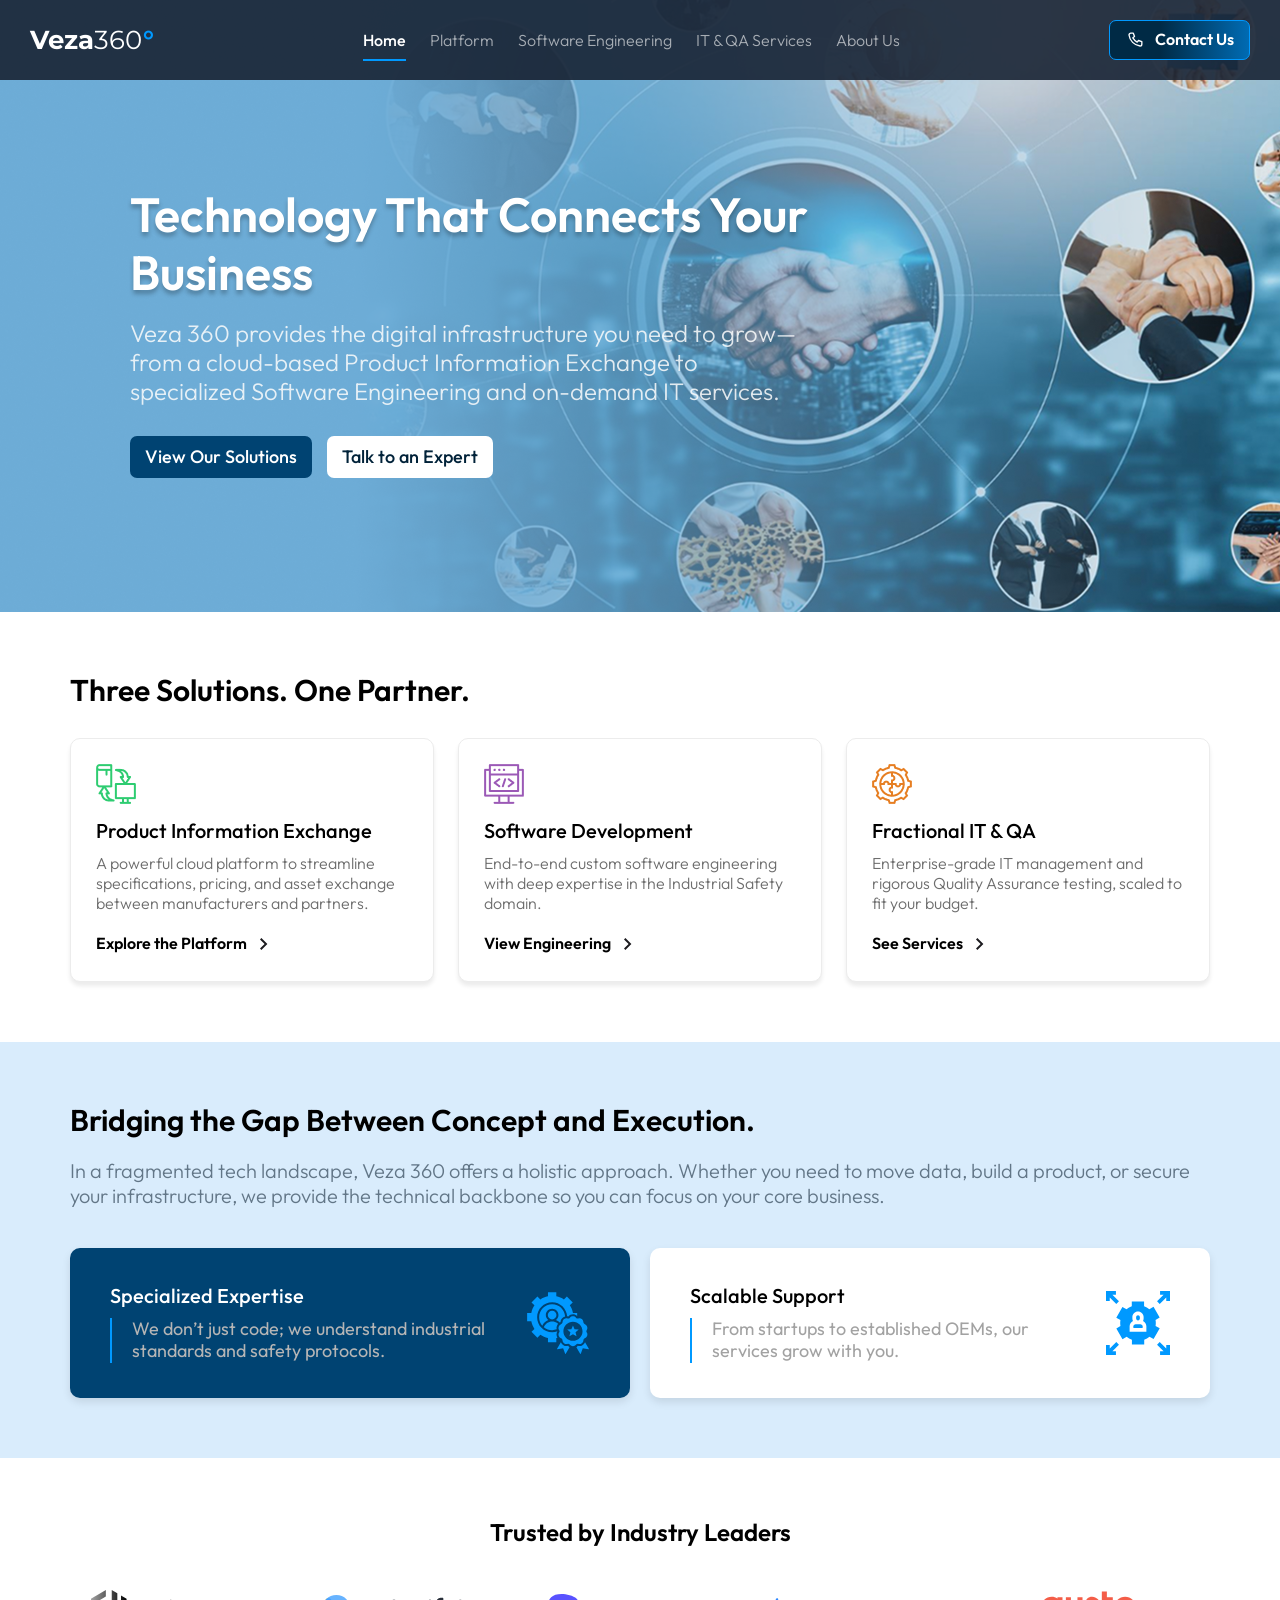
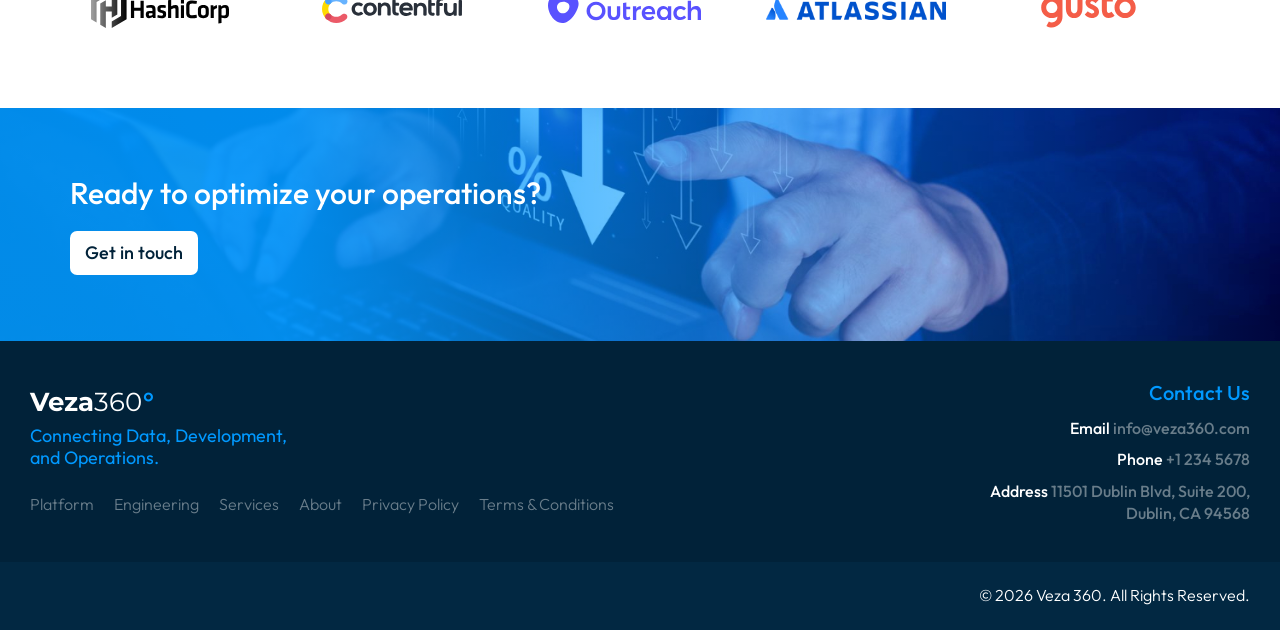
==== commit e5a3d0b2: "Use static homepage hero artwork" ====
--- a/index.html
+++ b/index.html
@@ -38,17 +38,7 @@
 
     <main>
       <section class="hero" id="home" aria-labelledby="hero-title">
-        <video
-          class="hero-video"
-          src="assets/veza360-hero-orbit-1080p.mov"
-          poster="assets/hero_image_home.png"
-          muted
-          loop
-          playsinline
-          preload="metadata"
-          aria-hidden="true"
-          tabindex="-1"
-        ></video>
+        <img class="hero-visual" src="assets/hero_image_home.png" width="1440" height="612" alt="" aria-hidden="true" />
         <div class="hero-inner">
           <h1 id="hero-title">Technology That Connects Your Business</h1>
           <p class="hero-copy">Veza 360 provides the digital infrastructure you need to grow—from a cloud-based Product Information Exchange to specialized Software Engineering and on-demand IT services.</p>
--- a/styles.css
+++ b/styles.css
@@ -189,7 +189,7 @@
   color: #fff;
 }
 
-.hero-video {
+.hero-visual {
   position: absolute;
   z-index: 0;
   inset: 0;
@@ -1176,6 +1176,73 @@
   .platform-page *::after {
     scroll-behavior: auto !important;
   }
+}
+
+/* Final IT & QA mobile type scale, kept after legacy page rules. */
+@media (max-width: 700px) {
+  .itqa-page .itqa-hero h1 { max-width: 360px; font-size: 44px; line-height: 1.05; }
+  .itqa-page .itqa-hero p { max-width: 360px; font-size: 18px; line-height: 1.25; }
+  .itqa-page .itqa-hero-button { min-height: 42px; padding: 10px 15px; font-size: 18px; }
+  .itqa-page .itqa-services h2 { margin-bottom: 30px; font-size: 30px; }
+  .itqa-page .itqa-service-image { height: 220px; padding: 20px; }
+  .itqa-page .itqa-service-image h3 { font-size: 20px; }
+  .itqa-page .itqa-service-body { padding: 20px; }
+  .itqa-page .itqa-lead { margin-bottom: 20px; font-size: 16px; line-height: 1.25; }
+  .itqa-page .itqa-service-body h4 { margin-bottom: 10px; font-size: 18px; }
+  .itqa-page .itqa-handles,.itqa-page .itqa-tests { gap: 10px; }
+  .itqa-page .itqa-handle,.itqa-page .itqa-test { gap: 10px; padding: 14px; border-radius: 7px; }
+  .itqa-page .itqa-handle>img { width: 28px; height: 28px; flex-basis: 28px; }
+  .itqa-page .itqa-handle h5,.itqa-page .itqa-test h5 { margin-bottom: 4px; font-size: 16px; }
+  .itqa-page .itqa-handle p,.itqa-page .itqa-test p { font-size: 12px; line-height: 1.25; }
+  .itqa-page .itqa-test-icon { width: 28px; height: 28px; flex-basis: 28px; font-size: 0; line-height: normal; }
+  .itqa-page .itqa-contact h2 { font-size: 30px; }
+  .itqa-page .itqa-contact .button { font-size: 18px; }
+}
+
+/* IT & QA visual corrections */
+.itqa-testimonial.platform-testimonial {
+  display: grid;
+  height: 351px;
+  min-height: 351px;
+  grid-template-columns: 150px minmax(0, 960px);
+  grid-template-rows: 150px 11px;
+  align-content: center;
+  justify-content: center;
+  column-gap: 30px;
+  row-gap: 30px;
+  padding: 80px 30px;
+  background: var(--sky);
+}
+
+.itqa-testimonial.platform-testimonial .testimonial-content blockquote,
+.itqa-testimonial.platform-testimonial .testimonial-attribution {
+  font-family: var(--body-font);
+}
+
+@media (max-width: 700px) {
+  .itqa-hero h1 { max-width: 360px; font-size: 44px; line-height: 1.05; }
+  .itqa-hero p { max-width: 360px; font-size: 18px; line-height: 1.25; }
+  .itqa-hero-button { min-height: 42px; padding: 10px 15px; font-size: 18px; }
+  .itqa-services h2 { margin-bottom: 30px; font-size: 30px; }
+  .itqa-service-image { height: 220px; padding: 20px; }
+  .itqa-service-image h3 { font-size: 20px; }
+  .itqa-service-body { padding: 20px; }
+  .itqa-lead { margin-bottom: 20px; font-size: 16px; line-height: 1.25; }
+  .itqa-service-body h4 { margin-bottom: 10px; font-size: 18px; }
+  .itqa-handles,.itqa-tests { gap: 10px; }
+  .itqa-handle,.itqa-test { gap: 10px; padding: 14px; border-radius: 7px; }
+  .itqa-handle>img,.itqa-icon { width: 28px; height: 28px; flex-basis: 28px; }
+  .itqa-handle h5,.itqa-test h5 { margin-bottom: 4px; font-size: 16px; }
+  .itqa-handle p,.itqa-test p { font-size: 12px; line-height: 1.25; }
+  .itqa-test-icon { width: 28px; height: 28px; flex-basis: 28px; font-size: 0; line-height: normal; }
+  .itqa-testimonial.platform-testimonial { display: flex; height: auto; min-height: 0; flex-direction: column; gap: 24px; padding: 48px 30px 40px; text-align: center; }
+  .itqa-testimonial.platform-testimonial .testimonial-portrait { width: 120px; height: 120px; flex-basis: 120px; }
+  .itqa-testimonial.platform-testimonial .testimonial-content { width: 100%; }
+  .itqa-testimonial.platform-testimonial .testimonial-quote { top: 16px; right: 24px; }
+  .itqa-testimonial.platform-testimonial .testimonial-content blockquote,
+  .itqa-testimonial.platform-testimonial .testimonial-attribution { font-size: 20px; }
+  .itqa-contact h2 { font-size: 30px; }
+  .itqa-contact .button { font-size: 18px; }
 }
 
 /* IT & QA Services page */
@@ -1211,7 +1278,7 @@
 .itqa-test-icon { display:block; width:36px; flex:0 0 36px; color:#09f; font-size:29px; line-height:33px; text-align:center; }
 .itqa-testimonial { position:relative; padding:60px 0; overflow:hidden; background:var(--sky); }
 .itqa-testimonial-inner { position:relative; display:flex; width:min(1140px,calc(100% - 60px)); align-items:center; gap:30px; margin:auto; padding:40px 0 35px; }
-.itqa-testimonial img { width:150px; height:150px; border-radius:50%; object-fit:cover; }
+.itqa-testimonial > .testimonial-portrait { width:150px; height:150px; border-radius:50%; object-fit:cover; }
 .itqa-testimonial blockquote { max-width:805px; margin:0 0 10px; color:var(--muted); font-size:24px; font-weight:300; line-height:normal; }
 .itqa-testimonial p { margin:0; font-size:22px; font-weight:600; }
 .itqa-quotes { position:absolute; right:6%; top:-74px; color:rgba(255,255,255,.5); font-family:Georgia,serif; font-size:220px; line-height:1; }
@@ -1224,7 +1291,7 @@
 @media (max-width: 700px) {
   .itqa-hero { min-height:322px; }.itqa-hero::after { background:linear-gradient(90deg,rgba(109,172,214,.9),rgba(109,172,214,.35)); }.itqa-hero-inner { width:calc(100% - 40px); gap:20px; margin-left:20px; padding-top:104px; }.itqa-hero h1 { max-width:285px; font-size:32px; line-height:1.02; }.itqa-hero p { max-width:300px; font-size:14px; }.itqa-hero-button { min-height:32px; padding:7px 10px; font-size:12px; }
   .itqa-container { width:calc(100% - 40px); }.itqa-services { padding:30px 0; }.itqa-services h2 { margin-bottom:20px; font-size:20px; }.itqa-service-grid { grid-template-columns:1fr; gap:10px; }.itqa-service-image { height:160px; padding:15px; }.itqa-service-image h3 { font-size:14px; }.itqa-service-body { min-height:0; padding:15px; }.itqa-lead { min-height:0; margin-bottom:15px; font-size:12px; }.itqa-service-body h4 { margin-bottom:8px; font-size:14px; }.itqa-handles,.itqa-tests { gap:6px; }.itqa-handle,.itqa-test { min-height:0; gap:8px; padding:10px; border-radius:4px; }.itqa-handle>img,.itqa-icon { width:20px; height:20px; flex-basis:20px; }.itqa-icon { font-size:14px; line-height:18px; }.itqa-handle h5,.itqa-test h5 { margin-bottom:3px; font-size:12px; }.itqa-handle p,.itqa-test p { font-size:9px; }.itqa-test-icon { width:20px; flex-basis:20px; font-size:17px; line-height:18px; }
-  .itqa-testimonial { padding:30px 0; }.itqa-testimonial-inner { width:calc(100% - 40px); flex-direction:column; align-items:flex-start; gap:15px; padding:25px 0 35px; }.itqa-testimonial img { width:75px; height:75px; }.itqa-testimonial blockquote { font-size:14px; }.itqa-testimonial p { font-size:14px; }.itqa-quotes { top:-34px; right:10%; font-size:100px; }.itqa-dots { gap:6px; }.itqa-dots i { width:7px; height:7px; }
+  .itqa-testimonial { padding:30px 0; }.itqa-testimonial-inner { width:calc(100% - 40px); flex-direction:column; align-items:flex-start; gap:15px; padding:25px 0 35px; }.itqa-testimonial > .testimonial-portrait { width:75px; height:75px; }.itqa-testimonial blockquote { font-size:14px; }.itqa-testimonial p { font-size:14px; }.itqa-quotes { top:-34px; right:10%; font-size:100px; }.itqa-dots { gap:6px; }.itqa-dots i { width:7px; height:7px; }
   .itqa-contact { min-height:212px; padding:40px 20px; }.itqa-contact h2 { margin-bottom:20px; font-size:20px; }.itqa-contact .button { font-size:12px; }
 }
 
@@ -2182,9 +2249,9 @@
   }
 
   .engineering-hero-inner {
-    width: 100%;
+    width: calc(100% - 40px);
     gap: 30px;
-    margin: 0;
+    margin-inline: 20px;
     padding: 0 0 50px;
   }
 
@@ -2472,3 +2539,36 @@
     transform: none !important;
   }
 }
+
+/* IT & QA testimonial: same component treatment as Platform, retaining IT & QA content and palette. */
+.itqa-page .itqa-testimonial.platform-testimonial {
+  position: relative;
+  display: grid;
+  height: 351px;
+  min-height: 351px;
+  grid-template-columns: 150px minmax(0, 960px);
+  grid-template-rows: 150px 11px;
+  align-content: center;
+  justify-content: center;
+  column-gap: 30px;
+  row-gap: 30px;
+  padding: 80px 30px;
+  overflow: hidden;
+  background: var(--sky);
+}
+
+.itqa-page .itqa-testimonial .testimonial-portrait { width: 150px; height: 150px; }
+.itqa-page .itqa-testimonial .testimonial-content { min-width: 0; align-self: center; }
+.itqa-page .itqa-testimonial .testimonial-content blockquote { margin: 0; padding: 10px 0; color: var(--muted); font-size: 24px; font-weight: 300; line-height: normal; }
+.itqa-page .itqa-testimonial .testimonial-attribution { margin: 0; padding: 5px 0; color: #000; font-size: 24px; font-weight: 600; line-height: normal; }
+.itqa-page .itqa-testimonial .testimonial-quote { top: 0; right: max(30px, calc((100% - 1134px) / 2)); width: 91px; height: 84px; }
+.itqa-page .itqa-testimonial .testimonial-dots { width: 74px; height: 11px; }
+
+@media (max-width: 700px) {
+  .itqa-page .itqa-testimonial.platform-testimonial { display: flex; height: auto; min-height: 0; flex-direction: column; gap: 24px; padding: 48px 30px 40px; text-align: center; }
+  .itqa-page .itqa-testimonial .testimonial-portrait { width: 120px; height: 120px; flex-basis: 120px; }
+  .itqa-page .itqa-testimonial .testimonial-content { width: 100%; }
+  .itqa-page .itqa-testimonial .testimonial-content blockquote,
+  .itqa-page .itqa-testimonial .testimonial-attribution { font-size: 20px; }
+  .itqa-page .itqa-testimonial .testimonial-quote { top: 16px; right: 24px; }
+}
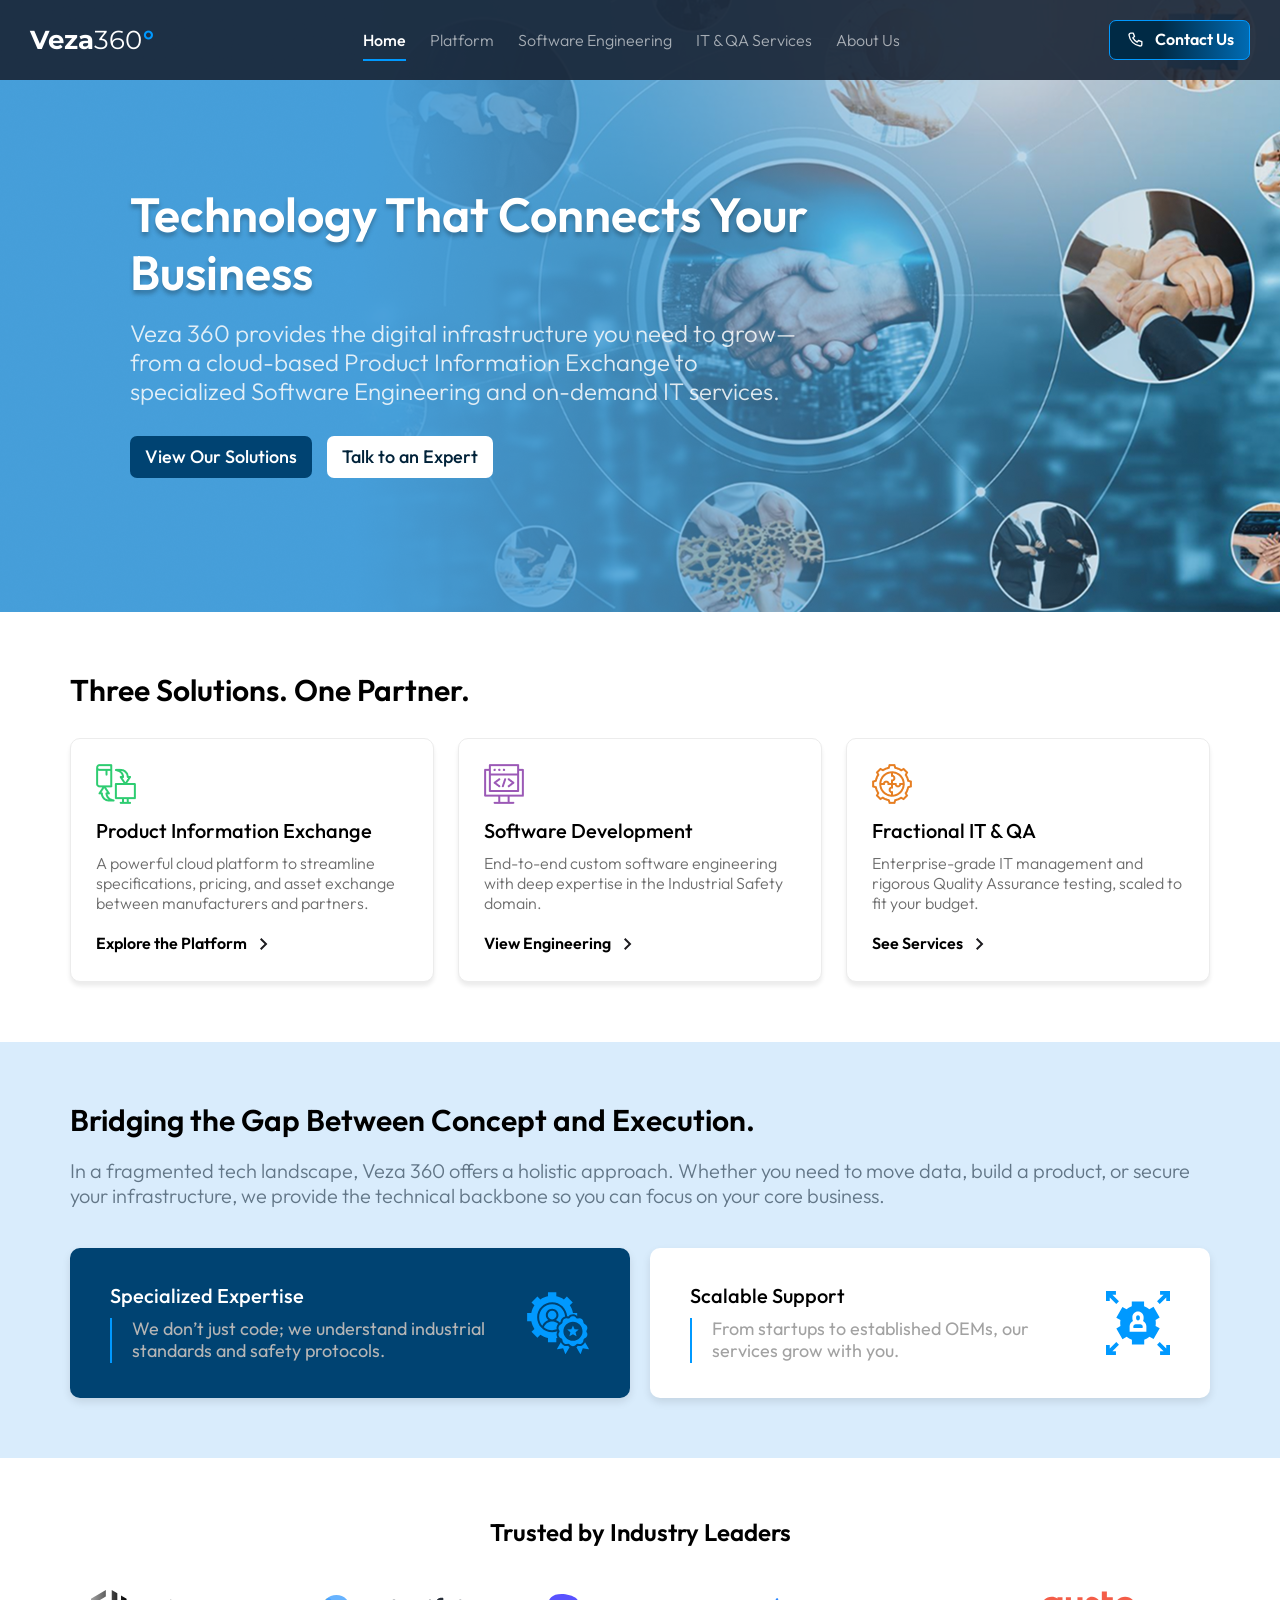
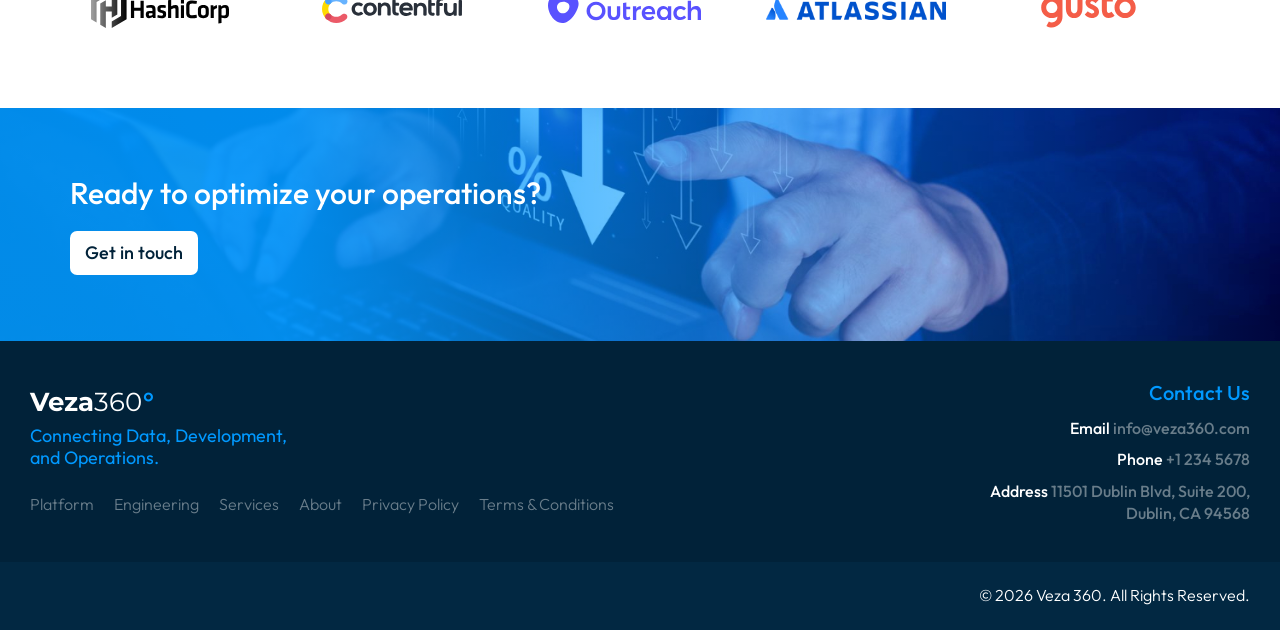
==== commit 9b363813: "Add About Us page" ====
--- a/index.html
+++ b/index.html
@@ -26,7 +26,7 @@
           <a href="platform.html">Platform</a>
           <a href="engineering.html">Software Engineering</a>
           <a href="it-qa.html">IT &amp; QA Services</a>
-          <a href="#about">About Us</a>
+          <a href="about.html">About Us</a>
         </nav>
 
         <a class="header-contact" href="#contact">
@@ -165,7 +165,7 @@
             <a href="platform.html">Platform</a>
             <a href="engineering.html">Engineering</a>
             <a href="#solutions">Services</a>
-            <a href="#about">About</a>
+            <a href="about.html">About</a>
             <a href="#contact">Privacy Policy</a>
             <a href="#contact">Terms &amp; Conditions</a>
           </nav>
--- a/styles.css
+++ b/styles.css
@@ -655,8 +655,8 @@
   display: flex;
   min-height: 486px;
   align-items: center;
-  background-color: #6dacd6;
-  background-image: linear-gradient(to left, rgba(109, 172, 214, 0) 0%, #6dacd6 69.861%), url("assets/figma/platform/hero.jpg");
+  background-color: #459eda;
+  background-image: linear-gradient(to left, rgba(69, 158, 218, 0) 0%, #459eda 69.861%), url("assets/figma/platform/hero.jpg");
   background-position: center;
   background-size: cover;
   color: #fff;
@@ -1245,10 +1245,14 @@
   .itqa-contact .button { font-size: 18px; }
 }
 
+/* About Us page */
+.about-hero{position:relative;min-height:486px;overflow:hidden;background:#459eda;color:#fff}.about-hero>img{position:absolute;inset:0;width:100%;height:100%;object-fit:cover}.about-hero::after{position:absolute;inset:0;background:linear-gradient(to left,rgba(69,158,218,0) 0%,#459eda 69.861%);content:""}.about-hero-inner{position:relative;z-index:1;width:min(688px,calc(100% - 60px));margin-left:max(30px,10.14vw);padding-top:197px}.about-hero h1{margin:0;padding:5px 0;font-size:48px;font-weight:600;line-height:normal;text-shadow:0 4px 4px rgba(0,0,0,.25)}.about-hero p{margin:0;padding:10px 0;color:rgba(252,252,252,.85);font-size:24px;font-weight:300;line-height:normal}.about-story{display:grid;grid-template-columns:minmax(0,706px) 404px;gap:30px;padding:60px max(30px,calc((100% - 1140px)/2));background:#fff}.about-story-copy h2,.about-values>h2{margin:0 0 30px;padding:5px 0;font-size:30px;font-weight:600;line-height:normal}.about-story h3{margin:0;padding:5px 0;color:#0099ff;font-size:26px;font-weight:600;line-height:normal}.about-story-copy>p{margin:0;color:#6d6d6d;font-size:20px;font-weight:300;line-height:1.25}.about-story aside{margin-top:30px;padding:20px;border-radius:7px;background:#004372;color:#fff;font-size:20px;font-weight:500;line-height:1.25}.about-story aside::before{float:left;width:2px;height:75px;margin-right:20px;background:#0099ff;content:""}.about-story-image{width:404px;height:391px;border-radius:10px;object-fit:cover}.about-values{padding:60px max(30px,calc((100% - 1200px)/2));background:#d9ecfc}.about-values>h2{text-align:center}.about-values-grid{display:grid;grid-template-columns:repeat(3,1fr);gap:24px}.about-value{position:relative;padding-top:77px;text-align:center}.about-value>div{height:240px;padding:80px 41px 20px;border:1px solid #ececec;border-radius:10px;background:#fff;box-shadow:0 4px 8px rgba(0,0,0,.08)}.about-value>img,.about-value-orb{position:absolute;z-index:1;top:0;left:50%;width:153px;height:153px;transform:translateX(-50%)}.about-value>img{width:193px;height:193px;top:-20px}.about-value-orb{display:grid;place-items:center;border-radius:50%;background:radial-gradient(circle at 45% 35%,#128dff,#004372)}.about-value-orb img{width:75px;height:75px}.about-value h3{margin:0;padding-bottom:20px;border-bottom:1px solid #dfdfdf;font-size:24px;font-weight:500}.about-value p{margin:10px 0 0;color:#6d6d6d;font-size:16px;line-height:1.25}.about-contact{position:relative;display:flex;min-height:231px;align-items:center;padding:60px max(30px,calc((100% - 1148px)/2));overflow:hidden;background:#0099ff;color:#fff}.about-contact::before{position:absolute;inset:0;background:linear-gradient(90deg,rgba(0,153,255,.88) 28%,rgba(0,153,255,.1) 70%),url("assets/figma/about/cta.jpg") center/cover;content:""}.about-contact>div{position:relative;z-index:1}.about-contact h2{margin:0 0 20px;padding:5px 0;font-size:30px;font-weight:500}.about-contact .button{font-size:18px}
+@media (max-width:700px){.about-hero{min-height:317px}.about-hero-inner{width:calc(100% - 40px);margin-left:20px;padding-top:126px}.about-hero h1{font-size:44px;line-height:1.05}.about-hero p{font-size:22px;line-height:1.25}.about-story{grid-template-columns:1fr;gap:30px;padding:40px 20px}.about-story-copy h2{margin-bottom:30px}.about-story h3{font-size:26px}.about-story-copy>p{font-size:20px;line-height:1.25}.about-story aside{margin-top:30px;font-size:20px}.about-story-image{width:100%;height:366px}.about-values{padding:40px 22px}.about-values-grid{grid-template-columns:1fr;gap:24px}.about-value{height:317px}.about-contact{min-height:231px;padding:60px 20px}.about-contact h2{font-size:30px}.about-contact .button{font-size:18px}}
+
 /* IT & QA Services page */
-.itqa-hero { position:relative; min-height:486px; overflow:hidden; color:#fff; background:#6dacd6; }
+.itqa-hero { position:relative; min-height:486px; overflow:hidden; color:#fff; background:#459eda; }
 .itqa-hero>img { position:absolute; inset:0; width:100%; height:100%; object-fit:cover; }
-.itqa-hero::after { position:absolute; inset:0; background:linear-gradient(90deg,#6dacd6 0%,rgba(109,172,214,.82) 38%,rgba(4,27,49,.08) 100%); content:""; }
+.itqa-hero::after { position:absolute; inset:0; background:linear-gradient(to left,rgba(69,158,218,0) 0%,#459eda 69.861%); content:""; }
 .itqa-hero-inner { position:relative; z-index:1; display:flex; width:min(688px,calc(100% - 60px)); flex-direction:column; align-items:flex-start; gap:30px; margin-left:max(30px,10.14vw); padding-top:126px; }
 .itqa-hero h1 { max-width:688px; margin:0; padding:5px 0; font-size:48px; font-weight:600; line-height:normal; text-shadow:0 4px 4px rgba(0,0,0,.25); }
 .itqa-hero p { margin:0; padding:10px 0; color:rgba(252,252,252,.85); font-size:24px; font-weight:300; line-height:normal; }
@@ -1289,7 +1293,7 @@
 .itqa-contact>div { position:relative; z-index:1; }.itqa-contact h2 { margin:0 0 20px; font-size:30px; font-weight:500; line-height:normal; }.itqa-contact .button { font-size:18px; }
 
 @media (max-width: 700px) {
-  .itqa-hero { min-height:322px; }.itqa-hero::after { background:linear-gradient(90deg,rgba(109,172,214,.9),rgba(109,172,214,.35)); }.itqa-hero-inner { width:calc(100% - 40px); gap:20px; margin-left:20px; padding-top:104px; }.itqa-hero h1 { max-width:285px; font-size:32px; line-height:1.02; }.itqa-hero p { max-width:300px; font-size:14px; }.itqa-hero-button { min-height:32px; padding:7px 10px; font-size:12px; }
+  .itqa-hero { min-height:322px; }.itqa-hero::after { background:linear-gradient(to left,rgba(69,158,218,0),#459eda 69.861%); }.itqa-hero-inner { width:calc(100% - 40px); gap:20px; margin-left:20px; padding-top:104px; }.itqa-hero h1 { max-width:285px; font-size:32px; line-height:1.02; }.itqa-hero p { max-width:300px; font-size:14px; }.itqa-hero-button { min-height:32px; padding:7px 10px; font-size:12px; }
   .itqa-container { width:calc(100% - 40px); }.itqa-services { padding:30px 0; }.itqa-services h2 { margin-bottom:20px; font-size:20px; }.itqa-service-grid { grid-template-columns:1fr; gap:10px; }.itqa-service-image { height:160px; padding:15px; }.itqa-service-image h3 { font-size:14px; }.itqa-service-body { min-height:0; padding:15px; }.itqa-lead { min-height:0; margin-bottom:15px; font-size:12px; }.itqa-service-body h4 { margin-bottom:8px; font-size:14px; }.itqa-handles,.itqa-tests { gap:6px; }.itqa-handle,.itqa-test { min-height:0; gap:8px; padding:10px; border-radius:4px; }.itqa-handle>img,.itqa-icon { width:20px; height:20px; flex-basis:20px; }.itqa-icon { font-size:14px; line-height:18px; }.itqa-handle h5,.itqa-test h5 { margin-bottom:3px; font-size:12px; }.itqa-handle p,.itqa-test p { font-size:9px; }.itqa-test-icon { width:20px; flex-basis:20px; font-size:17px; line-height:18px; }
   .itqa-testimonial { padding:30px 0; }.itqa-testimonial-inner { width:calc(100% - 40px); flex-direction:column; align-items:flex-start; gap:15px; padding:25px 0 35px; }.itqa-testimonial > .testimonial-portrait { width:75px; height:75px; }.itqa-testimonial blockquote { font-size:14px; }.itqa-testimonial p { font-size:14px; }.itqa-quotes { top:-34px; right:10%; font-size:100px; }.itqa-dots { gap:6px; }.itqa-dots i { width:7px; height:7px; }
   .itqa-contact { min-height:212px; padding:40px 20px; }.itqa-contact h2 { margin-bottom:20px; font-size:20px; }.itqa-contact .button { font-size:12px; }
@@ -1832,7 +1836,7 @@
   min-height: 486px;
   align-items: flex-start;
   overflow: hidden;
-  background: #6dacd6;
+  background: #459eda;
   color: #fff;
 }
 
@@ -1840,7 +1844,7 @@
   position: absolute;
   z-index: 0;
   inset: 0;
-  background: linear-gradient(to left, rgba(109, 172, 214, 0) 0%, #6dacd6 69.861%);
+  background: linear-gradient(to left, rgba(69, 158, 218, 0) 0%, #459eda 69.861%);
   content: "";
 }
 
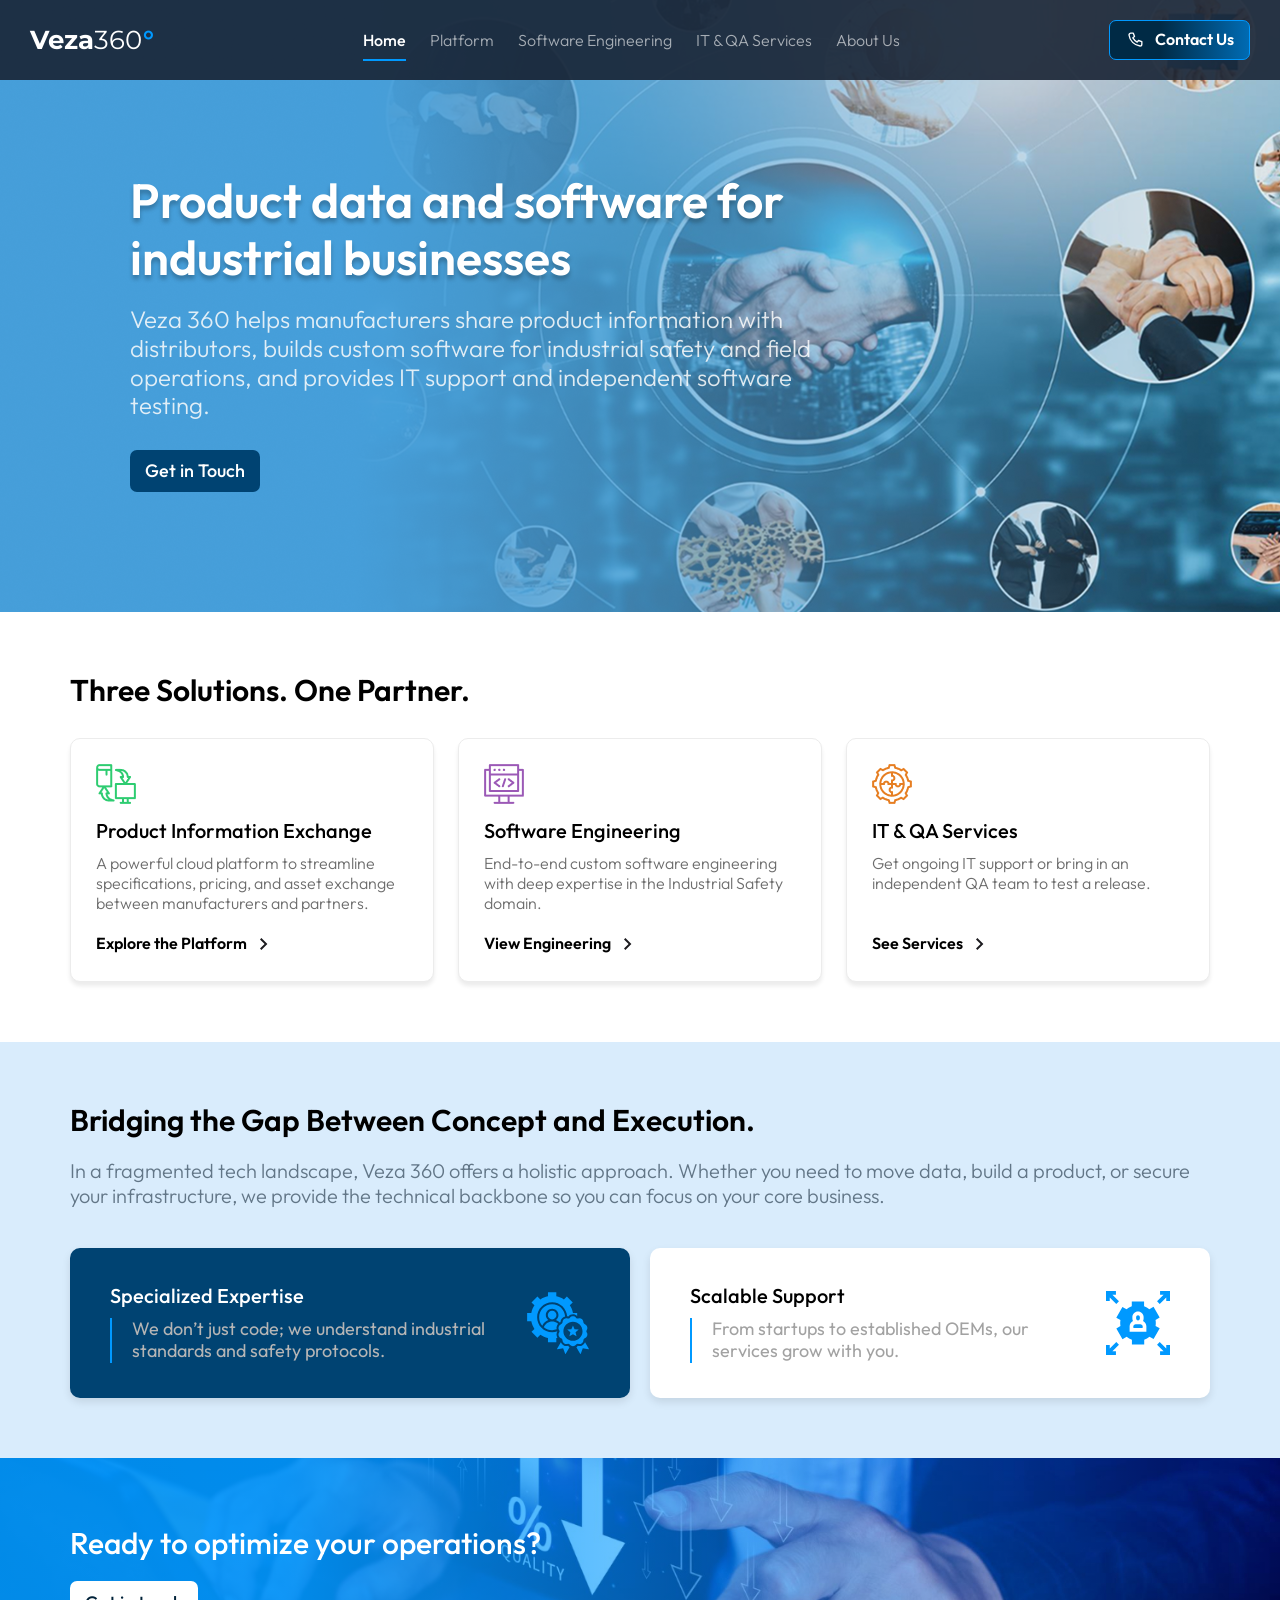
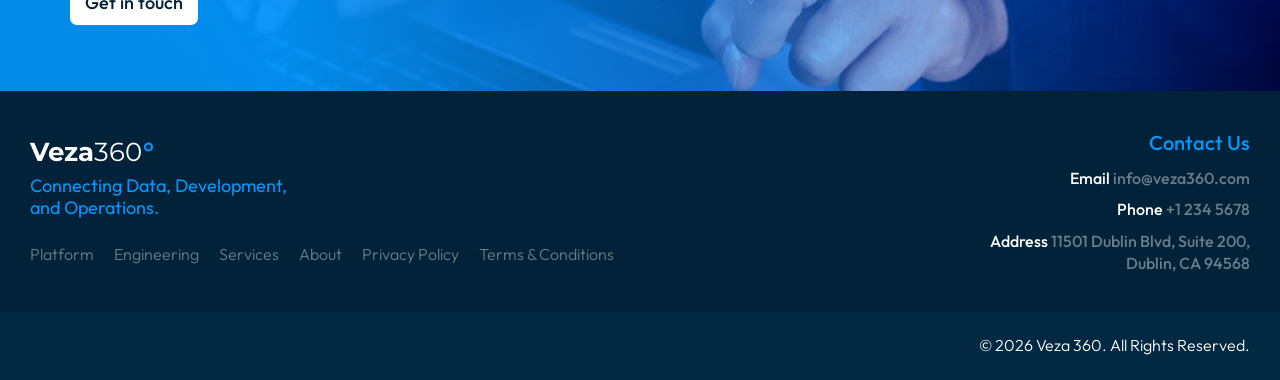
==== commit a28c7396: "Add files via upload" ====
--- a/index.html
+++ b/index.html
@@ -9,7 +9,7 @@
     <link rel="preconnect" href="https://fonts.googleapis.com" />
     <link rel="preconnect" href="https://fonts.gstatic.com" crossorigin />
     <link href="https://fonts.googleapis.com/css2?family=Inter:wght@400&family=Montserrat:wght@400;700&family=Outfit:wght@300;400;500;600;700&display=swap" rel="stylesheet" />
-    <link rel="stylesheet" href="styles.css?v=4" />
+    <link rel="stylesheet" href="styles.css?v=17" />
   </head>
   <body>
     <header class="site-header">
@@ -29,7 +29,7 @@
           <a href="about.html">About Us</a>
         </nav>
 
-        <a class="header-contact" href="#contact">
+        <a class="header-contact" href="contact.html">
           <svg class="phone-icon" viewBox="0 0 24 24" aria-hidden="true"><path d="M7 3.8h3l1.4 4-2 1.6a15 15 0 0 0 5.2 5.2l1.6-2 4 1.4v3c0 1.2-1 2.2-2.2 2.2A15.2 15.2 0 0 1 4.8 6c0-1.2 1-2.2 2.2-2.2Z" /></svg>
           <span>Contact Us</span>
         </a>
@@ -40,11 +40,10 @@
       <section class="hero" id="home" aria-labelledby="hero-title">
         <img class="hero-visual" src="assets/hero_image_home.png" width="1440" height="612" alt="" aria-hidden="true" />
         <div class="hero-inner">
-          <h1 id="hero-title">Technology That Connects Your Business</h1>
-          <p class="hero-copy">Veza 360 provides the digital infrastructure you need to grow—from a cloud-based Product Information Exchange to specialized Software Engineering and on-demand IT services.</p>
+          <h1 id="hero-title">Product data and software for industrial businesses</h1>
+          <p class="hero-copy">Veza 360 helps manufacturers share product information with distributors, builds custom software for industrial safety and field operations, and provides IT support and independent software testing.</p>
           <div class="hero-actions">
-            <a class="button button-primary" href="#solutions">View Our Solutions</a>
-            <a class="button button-light" href="#contact">Talk to an Expert</a>
+            <a class="button button-primary" href="contact.html">Get in Touch</a>
           </div>
         </div>
       </section>
@@ -61,14 +60,14 @@
             </article>
             <article class="solution-card">
               <img class="service-icon-art" src="assets/figma/card-development-icon.png" width="40" height="40" alt="" />
-              <h3>Software Development</h3>
+              <h3>Software Engineering</h3>
               <p>End-to-end custom software engineering with deep expertise in the Industrial Safety domain.</p>
               <a class="card-link" href="engineering.html">View Engineering <img src="assets/figma/25973.svg" width="24" height="24" alt="" /></a>
             </article>
             <article class="solution-card">
               <img class="service-icon-art" src="assets/figma/card-qa-icon.png" width="40" height="40" alt="" />
-              <h3>Fractional IT &amp; QA</h3>
-              <p>Enterprise-grade IT management and rigorous Quality Assurance testing, scaled to fit your budget.</p>
+              <h3>IT &amp; QA Services</h3>
+              <p>Get ongoing IT support or bring in an independent QA team to test a release.</p>
               <a class="card-link" href="it-qa.html">See Services <img src="assets/figma/25973.svg" width="24" height="24" alt="" /></a>
             </article>
           </div>
@@ -100,7 +99,7 @@
         </div>
       </section>
 
-      <section class="partners" aria-labelledby="partners-title">
+      <section class="partners" aria-labelledby="partners-title" hidden>
         <div class="content-container">
           <h2 id="partners-title">Trusted by Industry Leaders</h2>
           <div class="partner-marquee" role="region" aria-label="Customer logos">
@@ -149,7 +148,7 @@
       <section class="contact-banner" id="contact" aria-labelledby="contact-title">
         <div class="content-container">
           <h2 id="contact-title">Ready to optimize your operations?</h2>
-          <a class="button button-light" href="mailto:info@veza360.com">Get in touch</a>
+          <a class="button button-light" href="contact.html">Get in touch</a>
         </div>
       </section>
     </main>
--- a/styles.css
+++ b/styles.css
@@ -1267,9 +1267,9 @@
 .itqa-service-image img { position:absolute; inset:0; width:100%; height:100%; object-fit:cover; }
 .itqa-service-image h3 { position:relative; z-index:1; margin:0; font-size:24px; font-weight:600; line-height:normal; }
 .itqa-service-body { min-height:592px; padding:30px; }
-.itqa-service-it .itqa-service-body { background:var(--bright-blue); color:#fff; }
-.itqa-service-qa .itqa-service-body { background:var(--sky); }
-.itqa-lead { min-height:55px; margin:0 0 25px; font-size:18px; font-weight:400; line-height:normal; }
+.itqa-service-it { background:var(--bright-blue); color:#fff; }
+.itqa-service-qa { background:var(--sky); }
+.itqa-lead { min-height:55px; margin:0 0 25px; font-family:var(--body-font); font-size:18px; font-weight:400; line-height:normal; }
 .itqa-service-body h4 { margin:0 0 10px; font-size:22px; font-weight:600; line-height:normal; }
 .itqa-handles,.itqa-tests { display:grid; gap:10px; }
 .itqa-handle,.itqa-test { display:flex; align-items:flex-start; gap:15px; padding:20px; border-radius:7px; }
@@ -2118,12 +2118,13 @@
 
 .engineering-process-symbol {
   position: absolute;
-  top: 26px;
-  left: 26px;
+  inset: 0;
+  margin: auto;
   display: block;
   width: 48px;
   height: 48px;
   max-width: none;
+  transform-origin: center center;
 }
 
 .engineering-process-step h3 {
@@ -2458,19 +2459,19 @@
 }
 
 .engineering-process.is-animated .engineering-process-step-1 .engineering-process-symbol {
-  animation: process-discovery-detail 8s linear infinite;
+  animation: process-discovery-detail 8s linear 1 forwards;
 }
 
 .engineering-process.is-animated .engineering-process-step-2 .engineering-process-symbol {
-  animation: process-architecture-detail 8s cubic-bezier(0.4, 0, 0.2, 1) infinite;
+  animation: process-architecture-detail 8s cubic-bezier(0.4, 0, 0.2, 1) 1 forwards;
 }
 
 .engineering-process.is-animated .engineering-process-step-3 .engineering-process-symbol {
-  animation: process-development-detail 8s ease-in-out infinite;
+  animation: process-development-detail 8s ease-in-out 1 forwards;
 }
 
 .engineering-process.is-animated .engineering-process-step-4 .engineering-process-symbol {
-  animation: process-launch-detail 8s cubic-bezier(0.4, 0, 0.2, 1) infinite;
+  animation: process-launch-detail 8s cubic-bezier(0.4, 0, 0.2, 1) 1 forwards;
 }
 
 @keyframes process-step-one {
@@ -2576,3 +2577,120 @@
   .itqa-page .itqa-testimonial .testimonial-attribution { font-size: 20px; }
   .itqa-page .itqa-testimonial .testimonial-quote { top: 16px; right: 24px; }
 }
+
+/* About page: aligned to the shared Outfit type scale and original Figma value badges. */
+.about-page,
+.about-page button,
+.about-page input {
+  font-family: var(--body-font);
+}
+
+.about-hero h1,
+.about-story-copy h2,
+.about-story h3,
+.about-values > h2,
+.about-value h3,
+.about-contact h2 {
+  letter-spacing: 0;
+  line-height: normal;
+}
+
+.about-story-copy > p,
+.about-story aside,
+.about-value p {
+  letter-spacing: 0;
+  line-height: normal;
+}
+
+.about-value > img,
+.about-value-orb {
+  width: 153px;
+  height: 153px;
+  top: 0;
+}
+
+.about-value > img {
+  object-fit: contain;
+}
+
+.about-value-orb {
+  background: transparent;
+}
+
+.about-value:nth-child(2) .about-value-orb {
+  background: #9652bb;
+}
+
+.about-value:nth-child(3) .about-value-orb {
+  background: #f54b3a;
+}
+
+.about-value-orb img {
+  width: 75px;
+  height: 75px;
+  object-fit: contain;
+}
+
+
+@media (max-width: 760px) {
+  .site-header,
+  main > :is(.hero, .platform-hero, .engineering-hero, .itqa-hero, .about-hero, .contact-hero) {
+    --mobile-header-height: 80px;
+  }
+
+  .site-header {
+    height: var(--mobile-header-height);
+  }
+
+  main > :is(.hero, .platform-hero, .engineering-hero, .itqa-hero, .about-hero, .contact-hero) {
+    --mobile-hero-gap: 24px;
+    height: auto;
+    min-height: 0;
+    align-items: flex-start;
+    padding-block: calc(var(--mobile-header-height) + var(--mobile-hero-gap)) var(--mobile-hero-gap);
+  }
+
+  main :is(.hero-inner, .platform-hero-inner, .engineering-hero-inner, .itqa-hero-inner, .about-hero-inner) {
+    padding-block: 0;
+  }
+
+  main > :is(.hero, .platform-hero, .engineering-hero, .itqa-hero, .about-hero, .contact-hero) h1 {
+    padding-top: 0;
+  }
+
+  :is(.about-hero-inner, .contact-hero .contact-shell) > p:last-child {
+    padding-bottom: 0;
+  }
+}
+
+
+@media (min-width: 761px) {
+  .site-header,
+  main > :is(.platform-hero, .engineering-hero, .itqa-hero, .about-hero, .contact-hero) {
+    --desktop-header-height: 80px;
+  }
+
+  .site-header {
+    height: var(--desktop-header-height);
+  }
+
+  main > :is(.platform-hero, .engineering-hero, .itqa-hero, .about-hero, .contact-hero) {
+    --desktop-hero-gap: 56px;
+    height: auto;
+    min-height: 0;
+    align-items: flex-start;
+    padding-block: calc(var(--desktop-header-height) + var(--desktop-hero-gap)) var(--desktop-hero-gap);
+  }
+
+  main :is(.platform-hero-inner, .engineering-hero-inner, .itqa-hero-inner, .about-hero-inner) {
+    padding-block: 0;
+  }
+
+  main > :is(.platform-hero, .engineering-hero, .itqa-hero, .about-hero, .contact-hero) h1 {
+    padding-top: 0;
+  }
+
+  :is(.about-hero-inner, .contact-hero .contact-shell) > p:last-child {
+    padding-bottom: 0;
+  }
+}
